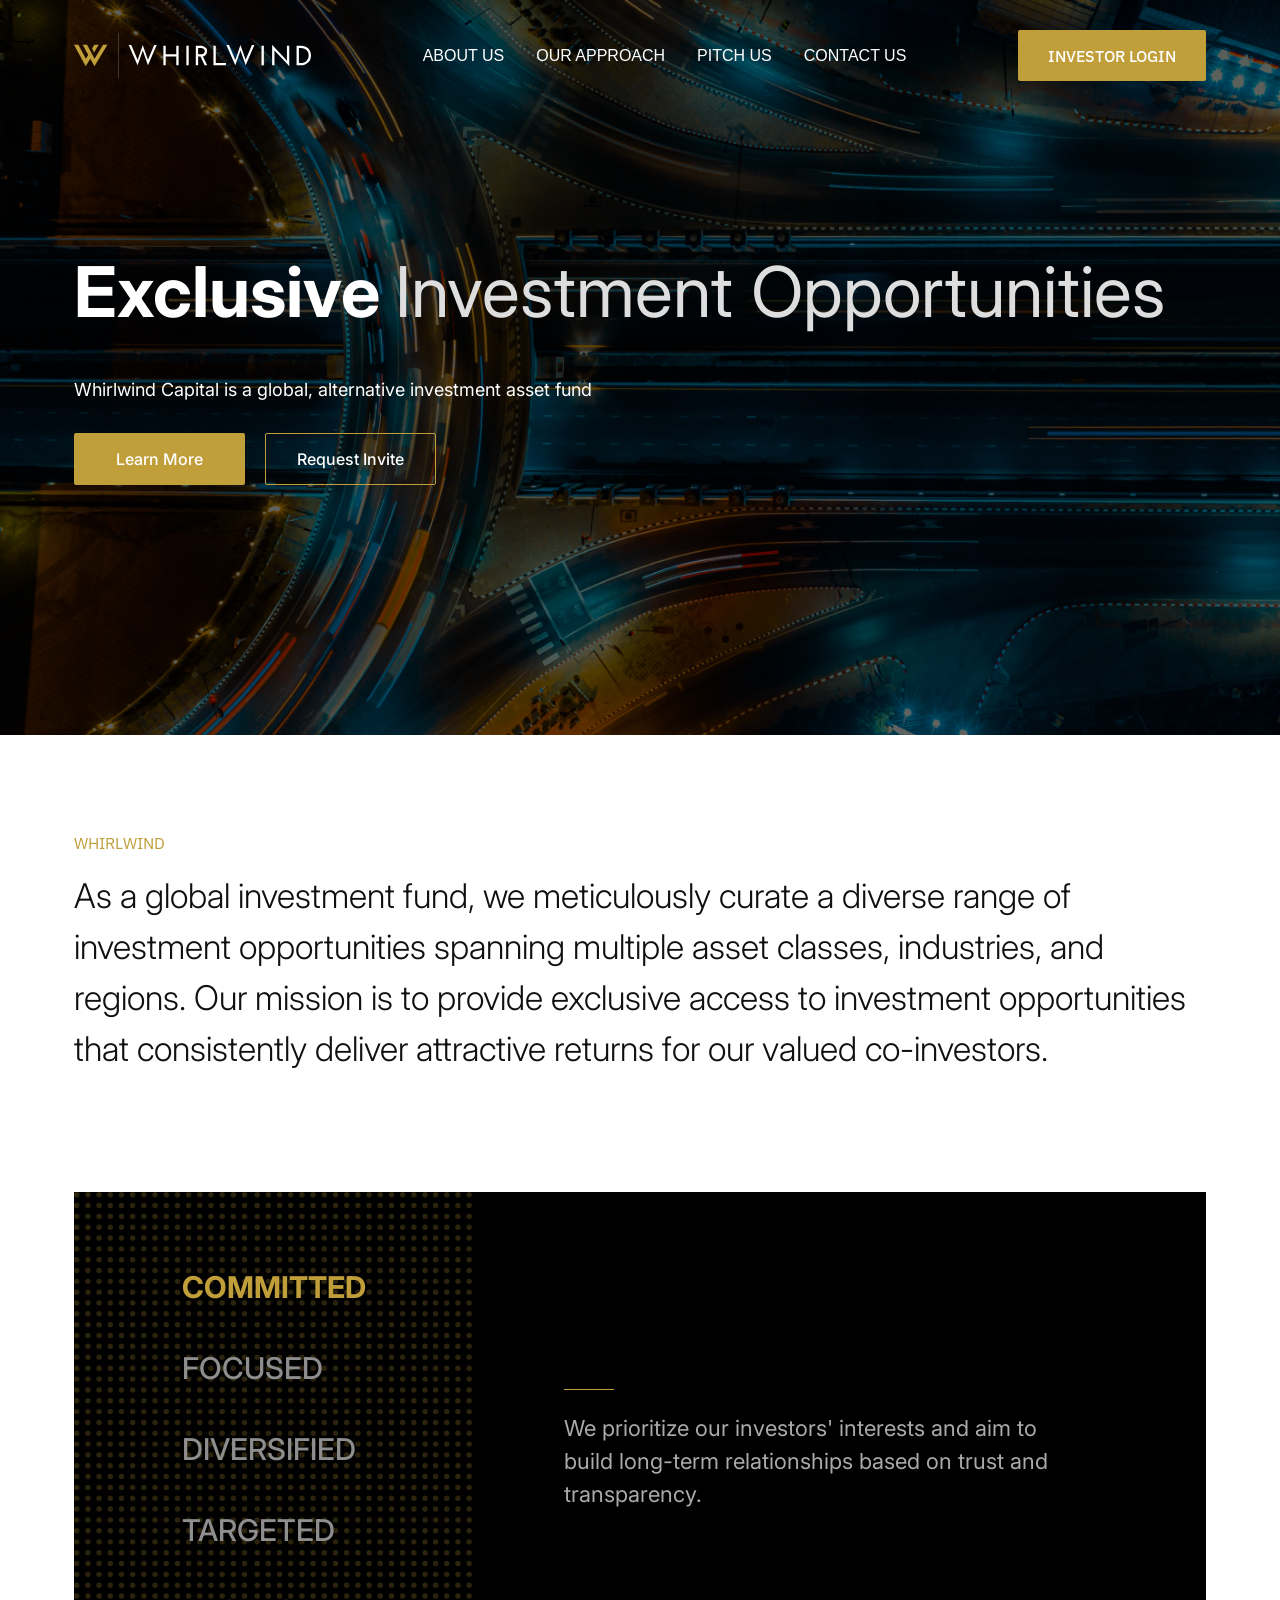
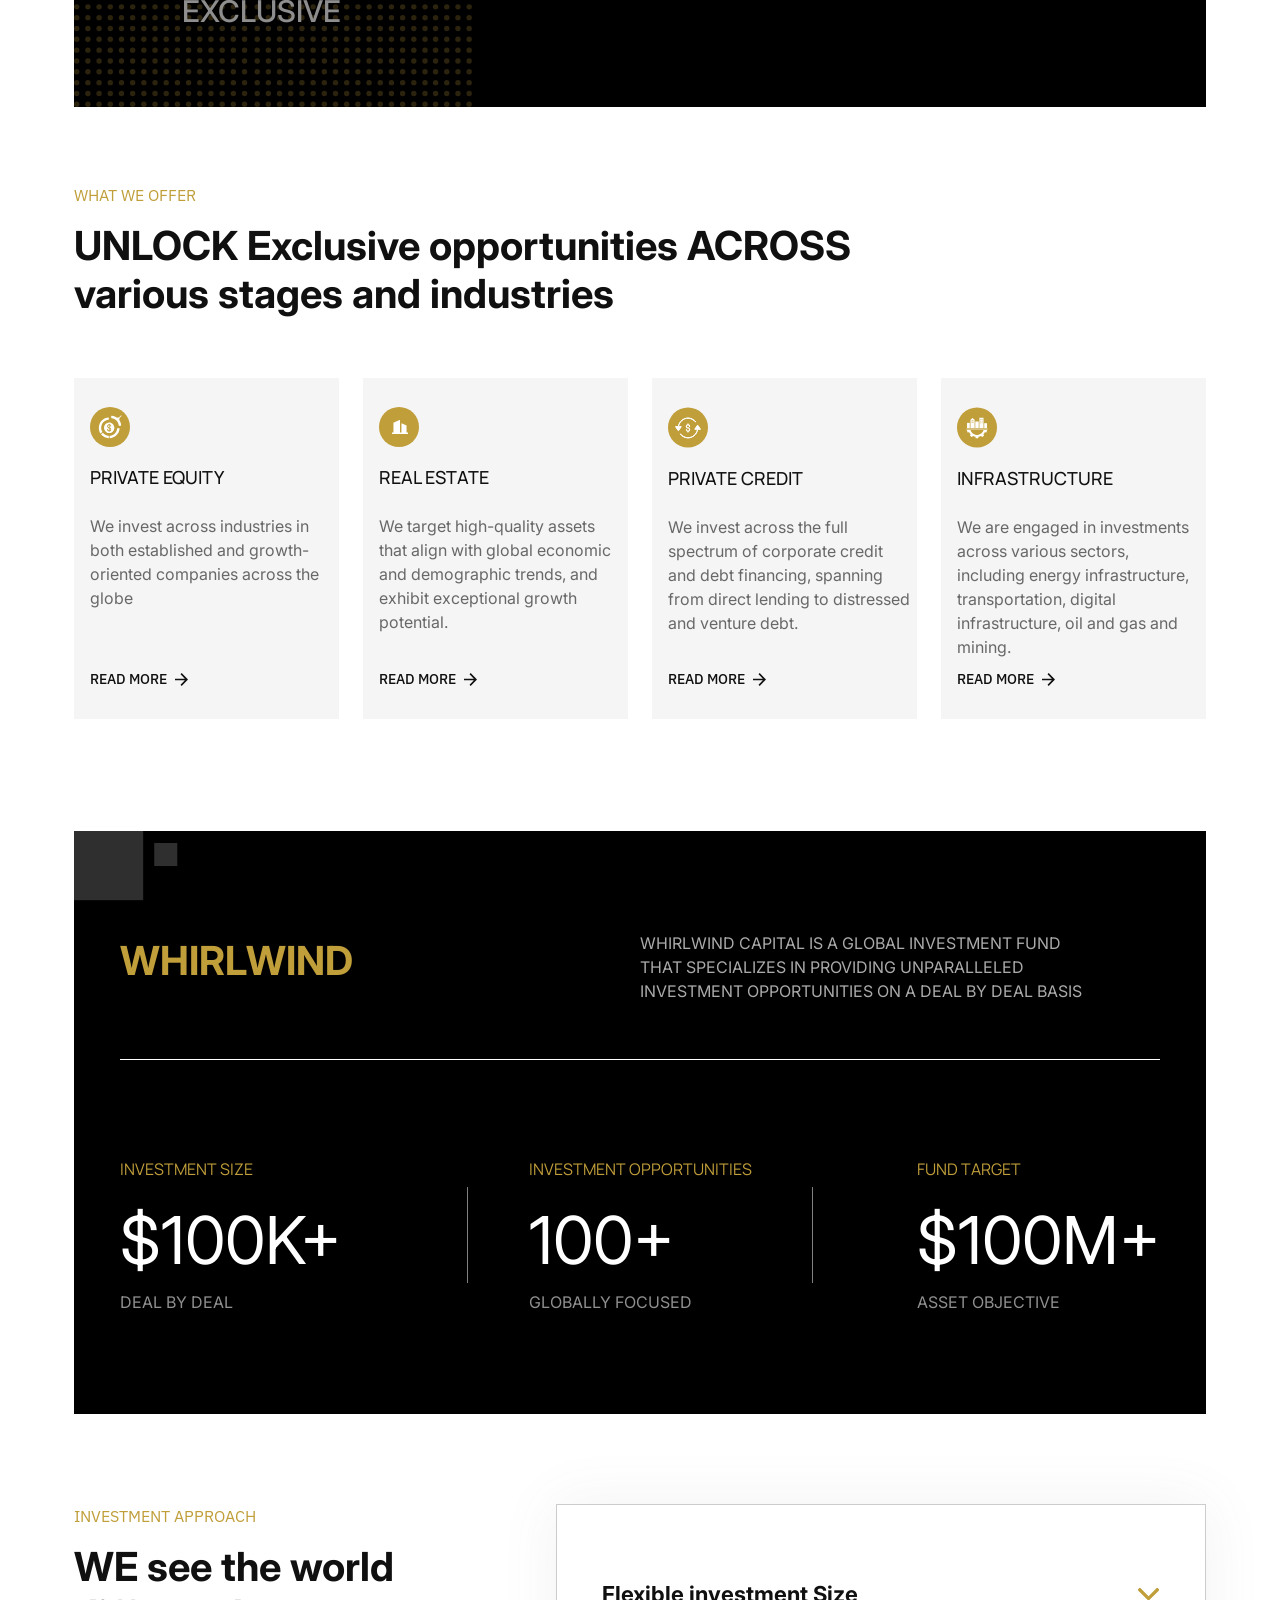
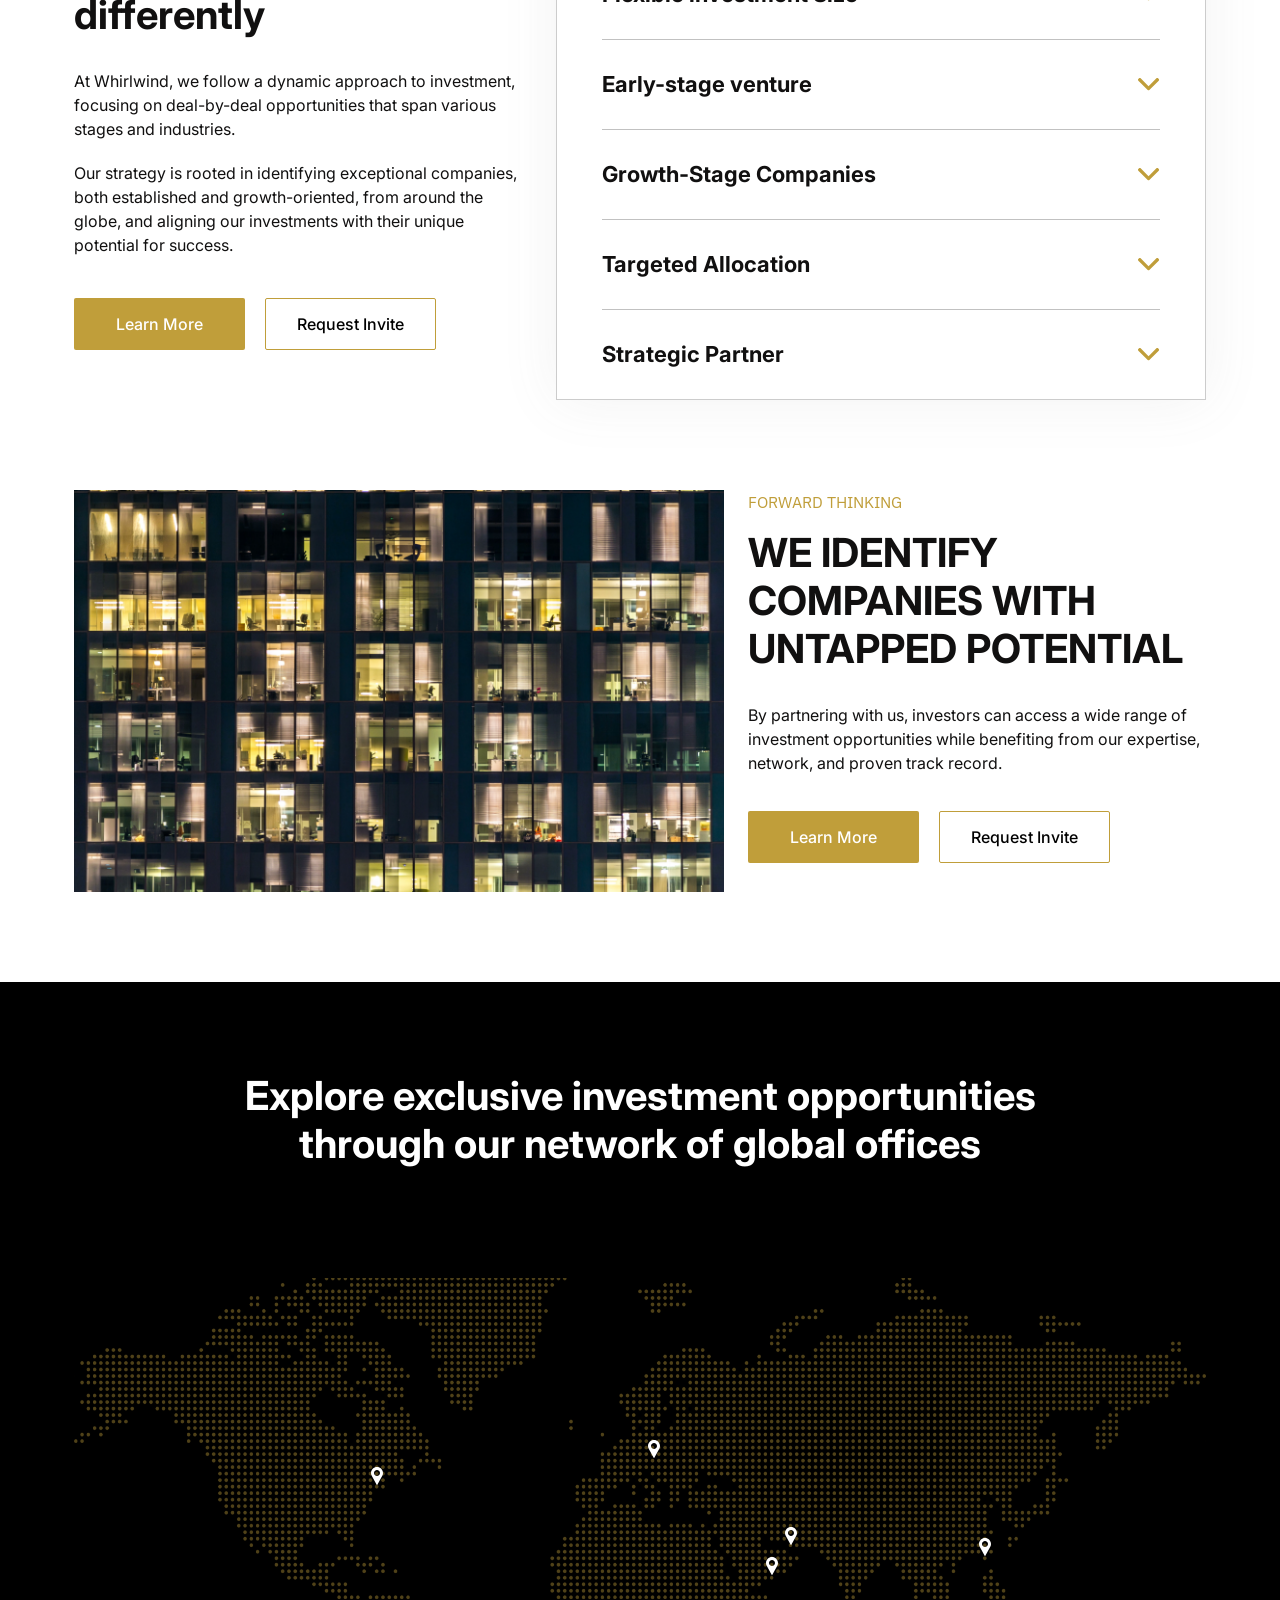
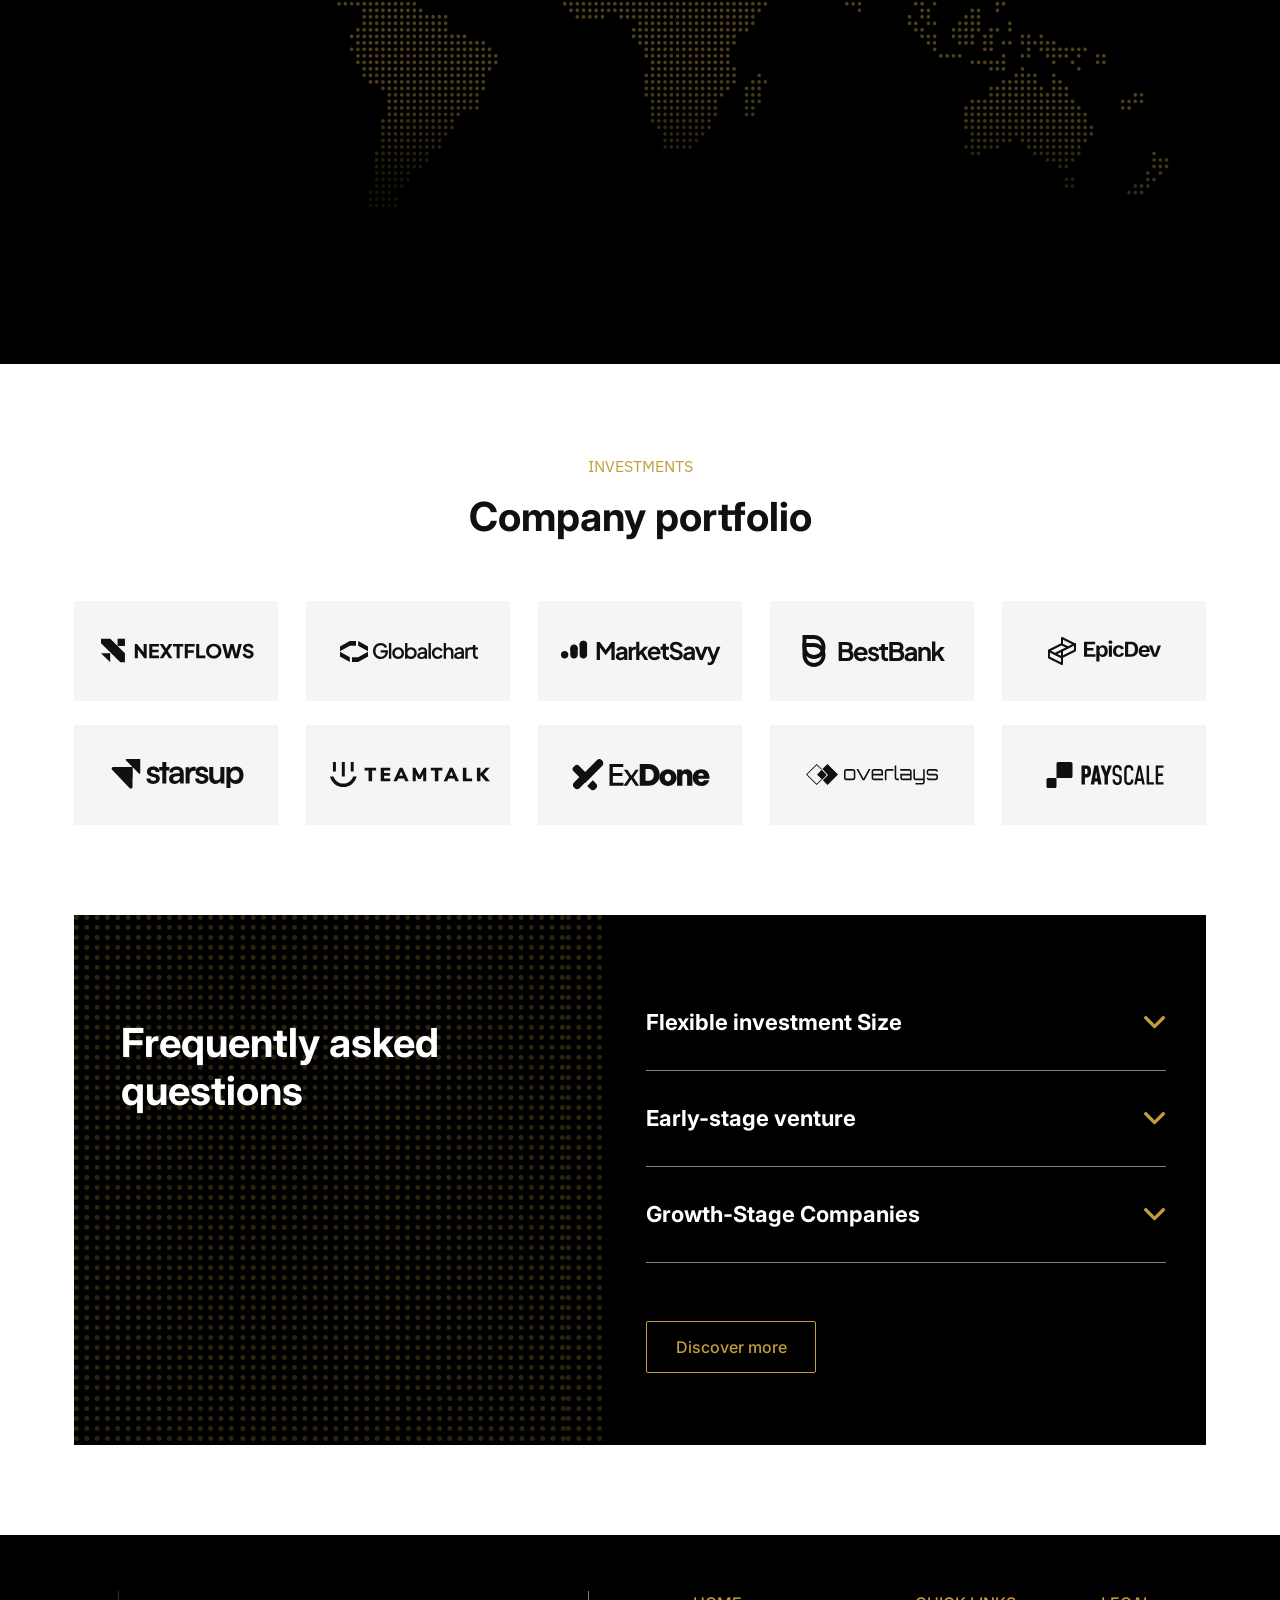
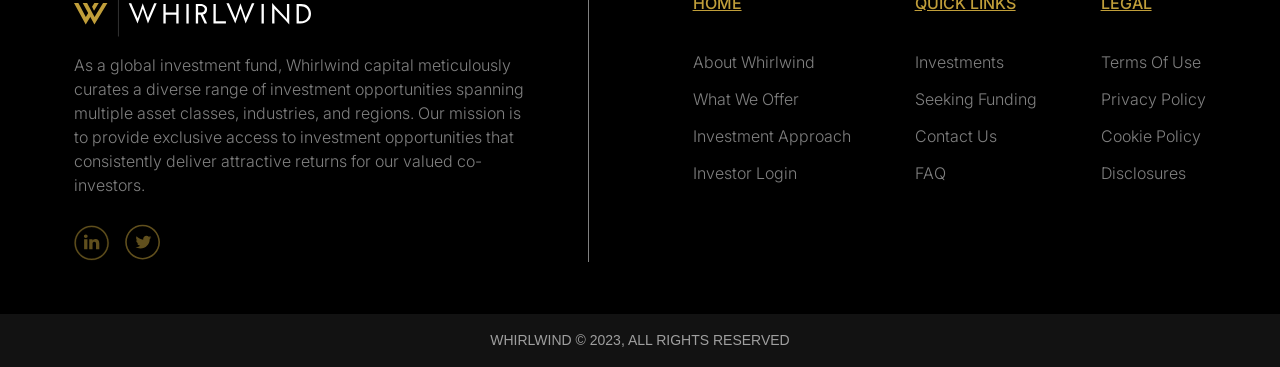
==== app/index.html @ 7107ae5c "home page" ====
<!DOCTYPE html>
<html lang="en">
<head>
	<meta charset="utf-8">
    <meta name="viewport" content="width=device-width, initial-scale=1">
	<meta http-equiv="X-UA-Compatible" content="ie=edge">
	<title>Whirlwind</title>
	<link href="https://fonts.cdnfonts.com/css/helvetica-2" rel="stylesheet">
	<link rel="preconnect" href="https://fonts.googleapis.com">
<link rel="preconnect" href="https://fonts.gstatic.com" crossorigin>
<link href="https://fonts.googleapis.com/css2?family=IBM+Plex+Sans:wght@100;200;300;400;500;600;700&family=Inter:wght@100;200;300;400;500;600;700;800;900&family=Manrope:wght@200;300;400;500;600;700;800&display=swap" rel="stylesheet">
	<link rel="stylesheet" href="https://stackpath.bootstrapcdn.com/bootstrap/5.0.0-alpha1/css/bootstrap.min.css" integrity="sha384-r4NyP46KrjDleawBgD5tp8Y7UzmLA05oM1iAEQ17CSuDqnUK2+k9luXQOfXJCJ4I" crossorigin="anonymous">
	<link rel="stylesheet" href="css/style.min.css">
</head>
<body>

<!-- start header -->
<header class="header">
	<div class="container-fluid">

		<div class="logo">
			<a href="index.html">
				<img src="img/logo.svg" alt="">
			</a>
		</div>

		<div class="menu">
			<ul>

				<li>
					<a href="#about">
						About us
					</a>
				</li>

				<li>
					<a href="our-approach.html">
						our approach
					</a>
				</li>

				<li>
					<a href="pitch-us.html">
						Pitch us
					</a>
				</li>

				<li>
					<a href="contact-us.html">
						contact us
					</a>
				</li>


			</ul>

			<div class="mobile-menu">
				<a href="" class="mobile-button">
					investor login
				</a>
				<img src="img/mobile-logo.svg" alt="" class="mobile-logo">

				<div class="mobile-social">
					<a href="">
						<img src="img/ln.svg" alt="">
					</a>
					<a href="">
						<img src="img/tw.svg" alt="">
					</a>
				</div>
			</div>
		</div>

		<div class="menu-btn">
			<div class="menu-row"></div>
			<div class="menu-row"></div>
			<div class="menu-row"></div>
		</div>

		

		<a href="" class="button header__button">
			investor login
		</a>
	</div>
</header>
<!-- end header -->

<!-- start main screen -->
<section class="main-screen">
	<div class="container-fluid">
		<h1 class="h1 bold">
			exclusive <span>investment Opportunities</span>
		</h1>

		<p class="text-18">
			Whirlwind Capital is a global, alternative investment asset fund
		</p>

		<div class="main-screen__buttons">
			<a href="" class="button">
				Learn More
			</a>
			<a href="" class="button button--transparent">
				Request Invite
			</a>
		</div>
	</div>
</section>
<!-- end main screen -->

<!-- start about section -->
<section class="about" id="about">
	<div class="container-fluid container-fluid--xs">
		<div class="sub-title">
			Whirlwind
		</div>

		<p>
			As a global investment fund, we meticulously curate a diverse range of investment opportunities spanning multiple asset classes, industries, and regions. Our mission is to provide exclusive access to investment opportunities that consistently deliver attractive returns for our
valued co-investors.
		</p>
	</div>
</section>
<!-- end about section -->

<!-- start tabs section -->
<section class="tabs-section">
	<div class="container-fluid">
		<div class="tabs-wrapper">
			<div class="tabs-list">
				<div class="tabs">
					<div class="tab active">Committed</div>
					<div class="tab">focused</div>
					<div class="tab">Diversified</div>
					<div class="tab">targetED</div>
					<div class="tab">exclusive</div>
				</div>
				
			</div>

			<div class="tabs-content">

				<div class="tab__item">
				<div class="line"></div>
				<div class="tab__item-text">
					We prioritize our investors' interests and aim 
to build long-term relationships based on
trust and transparency.
				</div>
				</div>

				<div class="tab__item">
					<div class="line"></div>
					<div class="tab__item-text">
						Our investment approach is characterized by a rigorous selection process. We carefully assess investment opportunities to identify high-potential investments
						that offer attractive risk-adjusted returns.
					</div>
					</div>

					<div class="tab__item">
						<div class="line"></div>
						<div class="tab__item-text">
							We believe in offering diversified investment opportunities across various alternative asset
classes, industries, and regions.
						</div>
						</div>

						<div class="tab__item">
							<div class="line"></div>
							<div class="tab__item-text">
								Our core focus centers on identifying investment opportunities that are undervalued or overlooked by the market, allowing us to capitalize on the potential for substantial price appreciation and attractive returns.
							</div>
							</div>

							<div class="tab__item">
								<div class="line"></div>
								<div class="tab__item-text">
									Whirlwind investors gain access to our carefully 
									selected and pre-vetted exclusive investment 
									opportunities in diversified asset classes, 
									industries, and regions across the globe.
								</div>
								</div>

			</div>
		</div>
	</div>
</section>
<!-- end tabs section -->

<!-- start what we offer section -->
<section class="what-we-offer">
	<div class="container-fluid">
		<div class="section-header">
			<div class="sub-title">
				WHAT WE OFFER
			</div>
			<h2 class="h2">
				UNLOCK Exclusive  opportunities ACROSS <br>
				 various stages and industries
			</h2>
		</div>

		<div class="offer-list">
			<div class="row">

				<div class="col-lg-3 col-md-6">
					<a href="#" class="offer-item">
						<div class="offer-item__content">
							<img src="img/icon1.svg" alt="">

						<h3 class="h3">
							Private Equity
						</h3>

						<p> 
							We invest across industries in both established and growth-oriented
companies across the globe
						</p>
						</div>
						

						<div class="read-more">READ MORE
							<svg width="13" height="13" viewBox="0 0 13 13" fill="none" xmlns="http://www.w3.org/2000/svg">
								<path d="M9.88975 5.66431L5.5315 1.18167L6.68038 0L13 6.5L6.68038 13L5.5315 11.8183L9.88975 7.33569H0V5.66431H9.88975Z"/>
								</svg>
								
						</div>
					</a>
				</div>

				<div class="col-lg-3 col-md-6">
					<a href="#" class="offer-item">

						<div class="offer-item__content">

							<img src="img/icon2.svg" alt="">

						<h3 class="h3">
							Real ESTATE
						</h3>

						<p> 
							We target high-quality assets that align with global economic and demographic trends, and exhibit exceptional growth potential.
						</p>
						</div>
						

						<div class="read-more">READ MORE
							<svg width="13" height="13" viewBox="0 0 13 13" fill="none" xmlns="http://www.w3.org/2000/svg">
								<path d="M9.88975 5.66431L5.5315 1.18167L6.68038 0L13 6.5L6.68038 13L5.5315 11.8183L9.88975 7.33569H0V5.66431H9.88975Z"/>
								</svg>
								
						</div>
					</a>
				</div>

				<div class="col-lg-3 col-md-6">
					<a href="#" class="offer-item">
						<div class="offer-item__content">
								<img src="img/icon3.svg" alt="">

						<h3 class="h3">
							Private Credit
						</h3>

						<p> 
							We invest across the full spectrum of corporate credit and debt financing, spanning from direct lending to distressed and venture debt.
						</p>
						</div>
					

						<div class="read-more">READ MORE
							<svg width="13" height="13" viewBox="0 0 13 13" fill="none" xmlns="http://www.w3.org/2000/svg">
								<path d="M9.88975 5.66431L5.5315 1.18167L6.68038 0L13 6.5L6.68038 13L5.5315 11.8183L9.88975 7.33569H0V5.66431H9.88975Z"/>
								</svg>
								
						</div>
					</a>
				</div>

				<div class="col-lg-3 col-md-6">
					<a href="#" class="offer-item">
						<div class="offer-item__content">
							<img src="img/icon4.svg" alt="">

						<h3 class="h3">
							INFRASTRUCTURE
						</h3>

						<p> 
							We are engaged in investments across various sectors, including energy infrastructure, transportation, digital infrastructure, oil and gas and mining.
						</p>
						</div>
						

						<div class="read-more">READ MORE
							<svg width="13" height="13" viewBox="0 0 13 13" fill="none" xmlns="http://www.w3.org/2000/svg">
								<path d="M9.88975 5.66431L5.5315 1.18167L6.68038 0L13 6.5L6.68038 13L5.5315 11.8183L9.88975 7.33569H0V5.66431H9.88975Z"/>
								</svg>
								
						</div>
					</a>
				</div>

			</div>
		</div>
	</div>
</section>
<!-- end what we offer section -->

<!-- start statistic section -->
<section class="statistic-section">
	<div class="container-fluid">
		<div class="statistic-wrapper">
			<div class="statistic__content">
				<div class="statistic-header">
					<div class="statistic-title">
						WHIRLWIND
					</div>

					<div class="statistic-header-text">
						<p>
							WHIRLWIND CAPITAL IS A GLOBAL INVESTMENT FUND THAT SPECIALIZES IN PROVIDING UNPARALLELED INVESTMENT OPPORTUNITIES ON A DEAL BY DEAL BASIS
						</p>
					</div>

					
				</div>
				
				<div class="statistic-row">

					<div class="statistic-item">
						<div class="statistic-item__content">
							<div class="statistic-item__title">
								INVESTMENT SIZE
							</div>
							<div class="statistic-item__value">
								$100K+
							</div>
							<div class="statistic-item__text">
								deal by deal
							</div>
						</div>
					</div>

					<div class="statistic-item">
						<div class="statistic-item__content">
							<div class="statistic-item__title">
								INVESTMENT OPPORTUNITIES
							</div>
							<div class="statistic-item__value">
								100+
							</div>
							<div class="statistic-item__text">
								globally focused
							</div>
						</div>
					</div>

					<div class="statistic-item">
						<div class="statistic-item__content">
							<div class="statistic-item__title">
								FUND TARGET
							</div>
							<div class="statistic-item__value">
								$100M+
							</div>
							<div class="statistic-item__text">
								ASSET OBJECTIVE
							</div>

						</div>
					</div>

				</div>

			</div>
		</div>
	</div>
</section>
<!-- end statistsic section -->

<!-- start investment approach -->
<section class="investment-approach">
	<div class="container-fluid">
		<div class="row">

			<div class="col-lg-5">
				<div class="investment-approach__text">
					<div class="section-header">
					<div class="sub-title">
						INVESTMENT APPROACH
					</div>
					<h2 class="h2">
						WE see the world differently 
					</h2>

					

				</div>
<p>
						At Whirlwind, we follow a dynamic approach to investment, focusing on deal-by-deal opportunities that span various 
stages and industries. 

					</p>

					<p>
Our strategy is rooted in identifying exceptional companies, both established and growth-oriented, from around the globe, and aligning our investments with their unique potential for success.
					</p>
				<div class="main-screen__buttons">
					<a href="" class="button">
						Learn More
					</a>
					<a href="" class="button button--transparent">
						Request Invite
					</a>
				</div>
				</div>
				

			</div>

			<div class="col-lg-7">
				<div class="accordion">

					<div class="accordion__item">
						<div class="accordion__item-header">
							<div class="accordion__item-title">
								Flexible investment Size
							</div>
							<img src="img/arrow.svg" alt="">
						</div>
						<div class="accordion__item-text">
							We offer the flexibility to invest across a wide range of deal sizes, tailoring
our investments to match the specific needs and growth trajectories of the companies we partner with. From early-stage ventures seeking seed or Series A funding to established companies requiring larger growth capital, we adapt our investment size accordingly.
						</div>
					</div>

					<div class="accordion__item">
						<div class="accordion__item-header">
							<div class="accordion__item-title">
								Early-stage venture
							</div>
							<img src="img/arrow.svg" alt="">
						</div>
						<div class="accordion__item-text">
							We provide vital seed and early-stage funding to promising ventures, supporting their growth and development. Our investments in these companies typically ranges from $100,000 - $5 million, assisting them in achieving critical milestones and strategic initiatives.
						</div>
					</div>

					<div class="accordion__item">
						<div class="accordion__item-header">
							<div class="accordion__item-title">
								Growth-Stage Companies
							</div>
							<img src="img/arrow.svg" alt="">
						</div>
						<div class="accordion__item-text">
							As companies mature and demonstrate significant growth potential, we offer larger investment sizes to support their expansion plans. Our investments in growth-stage companies typically range from $5 million  - $25 million and are tailored to provide the necessary capital to fuel their scaling efforts, enter new markets, or drive innovation.
						</div>
					</div>

					<div class="accordion__item">
						<div class="accordion__item-header">
							<div class="accordion__item-title">
								Targeted Allocation
							</div>
							<img src="img/arrow.svg" alt="">
						</div>
						<div class="accordion__item-text">
							While investment sizes may vary, we maintain a disciplined approach to capital allocation. Our investment team conducts thorough analysis and due diligence to assess each opportunity's risk-return profile, growth potential, and alignment with our overall portfolio strategy.
						</div>
					</div>

					<div class="accordion__item">
						<div class="accordion__item-header">
							<div class="accordion__item-title">
								Strategic Partner
							</div>
							<img src="img/arrow.svg" alt="">
						</div>
						<div class="accordion__item-text">
							Our aim is to be a strategic partner, providing not just financial support but also guidance, network access, and operational expertise to drive value creation and deliver compelling risk-adjusted returns for our 
valued co-investors.
						</div>
					</div>



				</div>
			</div>

		</div>
	</div>
</section>
<!-- end investment approach -->

<!-- start forward thinking -->
<section class="forward-thinking">
	<div class="container-fluid">
		<div class="row">
			<div class="col-lg-7">
				<img src="img/fs.png" alt="" class="forward-thinking__img">
			</div>

			<div class="col-lg-5">
				<div class="section-header">
					<div class="sub-title">
						FORWARD THINKING
					</div>
					<h2 class="h2">
						WE IDENTIFY COMPANIES WITH UNTAPPED POTENTIAL 
					</h2>
				</div>

				<p>
					By partnering with us, investors can access a wide range of investment opportunities while benefiting from our expertise, network, and proven track record.
				</p>

				<div class="main-screen__buttons">
					<a href="" class="button">
						Learn More
					</a>
					<a href="" class="button button--transparent">
						Request Invite
					</a>
				</div>

			</div>
		</div>
	</div>
</section>
<!-- end forward thinking -->

<!-- start map section -->
<section class="map-section">
	<div class="container-fluid">
		<h2 class="h2 text-center white">
			Explore exclusive investment opportunities <br>
through our network of global offices
		</h2>
		<div class="map-wrapper">
			<img src="img/elips.svg" alt="" class="elips">
			<img src="img/map.svg" alt="" class="map">

			<div class="pin pin1">
				<svg width="12" height="18" viewBox="0 0 12 18" fill="none" xmlns="http://www.w3.org/2000/svg">
					<path d="M6 0C2.69166 0 0 2.69166 0 6C0 6.99316 0.248308 7.97789 0.72035 8.85131L5.67189 17.8066C5.73781 17.926 5.86342 18 6 18C6.13658 18 6.2622 17.926 6.32811 17.8066L11.2815 8.84836C11.7517 7.97789 12 6.99313 12 5.99997C12 2.69166 9.30834 0 6 0ZM6 8.99998C4.34583 8.99998 3.00002 7.65417 3.00002 6C3.00002 4.34583 4.34583 3.00002 6 3.00002C7.65417 3.00002 8.99998 4.34583 8.99998 6C8.99998 7.65417 7.65417 8.99998 6 8.99998Z" fill=""/>
					</svg>
					
					<div class="pin-disable">
						Dubai
					</div>
			</div>

			<div class="pin pin2">
				<svg width="12" height="18" viewBox="0 0 12 18" fill="none" xmlns="http://www.w3.org/2000/svg">
					<path d="M6 0C2.69166 0 0 2.69166 0 6C0 6.99316 0.248308 7.97789 0.72035 8.85131L5.67189 17.8066C5.73781 17.926 5.86342 18 6 18C6.13658 18 6.2622 17.926 6.32811 17.8066L11.2815 8.84836C11.7517 7.97789 12 6.99313 12 5.99997C12 2.69166 9.30834 0 6 0ZM6 8.99998C4.34583 8.99998 3.00002 7.65417 3.00002 6C3.00002 4.34583 4.34583 3.00002 6 3.00002C7.65417 3.00002 8.99998 4.34583 8.99998 6C8.99998 7.65417 7.65417 8.99998 6 8.99998Z" fill=""/>
					</svg>
					
					<div class="pin-disable">
						Dubai
					</div>
			</div>

			<div class="pin pin3">
				<svg width="12" height="18" viewBox="0 0 12 18" fill="none" xmlns="http://www.w3.org/2000/svg">
					<path d="M6 0C2.69166 0 0 2.69166 0 6C0 6.99316 0.248308 7.97789 0.72035 8.85131L5.67189 17.8066C5.73781 17.926 5.86342 18 6 18C6.13658 18 6.2622 17.926 6.32811 17.8066L11.2815 8.84836C11.7517 7.97789 12 6.99313 12 5.99997C12 2.69166 9.30834 0 6 0ZM6 8.99998C4.34583 8.99998 3.00002 7.65417 3.00002 6C3.00002 4.34583 4.34583 3.00002 6 3.00002C7.65417 3.00002 8.99998 4.34583 8.99998 6C8.99998 7.65417 7.65417 8.99998 6 8.99998Z" fill=""/>
					</svg>
					
					<div class="pin-disable">
						Dubai
					</div>
			</div>

			<div class="pin pin4">
				<svg width="12" height="18" viewBox="0 0 12 18" fill="none" xmlns="http://www.w3.org/2000/svg">
					<path d="M6 0C2.69166 0 0 2.69166 0 6C0 6.99316 0.248308 7.97789 0.72035 8.85131L5.67189 17.8066C5.73781 17.926 5.86342 18 6 18C6.13658 18 6.2622 17.926 6.32811 17.8066L11.2815 8.84836C11.7517 7.97789 12 6.99313 12 5.99997C12 2.69166 9.30834 0 6 0ZM6 8.99998C4.34583 8.99998 3.00002 7.65417 3.00002 6C3.00002 4.34583 4.34583 3.00002 6 3.00002C7.65417 3.00002 8.99998 4.34583 8.99998 6C8.99998 7.65417 7.65417 8.99998 6 8.99998Z" fill=""/>
					</svg>
					
					<div class="pin-disable">
						Dubai
					</div>
			</div>

			<div class="pin pin5">
				<svg width="12" height="18" viewBox="0 0 12 18" fill="none" xmlns="http://www.w3.org/2000/svg">
					<path d="M6 0C2.69166 0 0 2.69166 0 6C0 6.99316 0.248308 7.97789 0.72035 8.85131L5.67189 17.8066C5.73781 17.926 5.86342 18 6 18C6.13658 18 6.2622 17.926 6.32811 17.8066L11.2815 8.84836C11.7517 7.97789 12 6.99313 12 5.99997C12 2.69166 9.30834 0 6 0ZM6 8.99998C4.34583 8.99998 3.00002 7.65417 3.00002 6C3.00002 4.34583 4.34583 3.00002 6 3.00002C7.65417 3.00002 8.99998 4.34583 8.99998 6C8.99998 7.65417 7.65417 8.99998 6 8.99998Z" fill=""/>
					</svg>
					
					<div class="pin-disable">
						Dubai
					</div>
			</div>

		</div>
		
	</div>
</section>
<!-- end map section -->

<!-- start portfolio section -->
<section class="portfolio">
	<div class="container-fluid">
		<div class="section-header text-center">
			<div class="sub-title">
				investments
			</div>
			<h2 class="h2">
				Company portfolio
			</h2>
		</div>

		<div class="logos-row">

			<div class="logo-item">
				<img src="img/l1.svg" alt="">
			</div>

			<div class="logo-item">
				<img src="img/l2.svg" alt="">
			</div>

			<div class="logo-item">
				<img src="img/l3.svg" alt="">
			</div>

			<div class="logo-item">
				<img src="img/l4.svg" alt="">
			</div>

			<div class="logo-item">
				<img src="img/l5.svg" alt="">
			</div>

			<div class="logo-item">
				<img src="img/l6.svg" alt="">
			</div>

			<div class="logo-item">
				<img src="img/l7.svg" alt="">
			</div>

			<div class="logo-item">
				<img src="img/l8.svg" alt="">
			</div>

			<div class="logo-item">
				<img src="img/l9.svg" alt="">
			</div>

			<div class="logo-item">
				<img src="img/l10.svg" alt="">
			</div>

			

		</div>
	</div>
</section>
<!-- end portfolio section -->

<!-- start faq -->
<section class="faq">
	<div class="container-fluid">
		<div class="faq-wrapper">
			<div class="faq__title-wrapper">
					<h2 class="h2">
						Frequently asked <br>
questions
					</h2>
				

			</div>

			<div class="faq-content">
				<div class="accordion-black">

					<div class="accordion-black__item">
						<div class="accordion-black__item-header">
							<div class="accordion__item-title">
								Flexible investment Size
							</div>
							<img src="img/arrow.svg" alt="">
						</div>
						<div class="accordion-black__item-text">
							The operations of Whirlwind Capital currently falls under the regulatory oversight of the British Virgin Islands.
						</div>
					</div>

					<div class="accordion-black__item">
						<div class="accordion-black__item-header">
							<div class="accordion__item-title">
								Early-stage venture
							</div>
							<img src="img/arrow.svg" alt="">
						</div>
						<div class="accordion-black__item-text">
							The operations of Whirlwind Capital currently falls under the regulatory oversight of the British Virgin Islands.
						</div>
					</div>

					<div class="accordion-black__item">
						<div class="accordion-black__item-header">
							<div class="accordion__item-title">
								Growth-Stage Companies
							</div>
							<img src="img/arrow.svg" alt="">
						</div>
						<div class="accordion-black__item-text">
							The operations of Whirlwind Capital currently falls under the regulatory oversight of the British Virgin Islands.
						</div>
					</div>

				</div>

				<a href="" class="button button--transparent button--transparent-gold">
					Discover more
				</a>



			</div>
		</div>
	</div>
</section>
<!-- end faq -->

<!-- start footer -->
<footer class="footer">
	<div class="container-fluid">
		<div class="footer__left">
			<a href="index.html" class="footer__logo">
				<img src="img/footer-logo.svg" alt="">
			</a>

			<p>
				As a global investment fund, Whirlwind capital meticulously curates a diverse range of investment opportunities spanning multiple asset classes, industries, and regions. Our mission is to provide exclusive access to investment opportunities that consistently deliver attractive returns for our valued co-investors.
			</p>

			<div class="footer__social">
				<a href="">
					<img src="img/in.svg" alt="">
				</a>
				<a href="">
					<img src="img/twitter.svg" alt="">
				</a>
			</div>
		</div>

		<div class="footer__menu">

			<div class="footer__menu-col">

				<a href="" class="footer__menu-title">
					Home
				</a>

				<a href="" class="footer__menu-link">
					About Whirlwind
				</a>

				<a href="" class="footer__menu-link">
					what we offer
				</a>

				<a href="" class="footer__menu-link">
					Investment approach 
				</a>

				<a href="" class="footer__menu-link">
					Investor Login
				</a>

			</div>

			<div class="footer__menu-col">

				<a href="" class="footer__menu-title">
					Quick Links
				</a>

				<a href="" class="footer__menu-link">
					Investments
				</a>

				<a href="" class="footer__menu-link">
					Seeking Funding
				</a>

				<a href="" class="footer__menu-link">
					Contact Us 
				</a>

				<a href="" class="footer__menu-link">
					FAQ
				</a>

			</div>

			<div class="footer__menu-col">

				<a href="" class="footer__menu-title">
					Legal
				</a>

				<a href="" class="footer__menu-link">
					Terms of use
				</a>

				<a href="" class="footer__menu-link">
					Privacy Policy
				</a>

				<a href="" class="footer__menu-link">
					Cookie Policy
				</a>

				<a href="" class="footer__menu-link">
					Disclosures
				</a>

			</div>

		</div>
	</div>
	<div class="footer__bottom">
		WHIRLWIND © 2023, All Rights Reserved
	</div>
</footer>
<!-- end footer -->

<script
  src="https://code.jquery.com/jquery-3.7.0.min.js"
  integrity="sha256-2Pmvv0kuTBOenSvLm6bvfBSSHrUJ+3A7x6P5Ebd07/g="
  crossorigin="anonymous"></script>
	<script src="js/main.js"></script>
</body>
</html>
---- app/css/style.min.css ----
body{font-family:"Inter",sans-serif;font-size:16px;font-weight:400;color:#111010}.container-fluid{width:1325px;padding-left:0;padding-right:0;max-width:88.372vw}p{margin-bottom:0}.container-fluid--xs{width:1150px}.button{background:#c09e3a;color:#fff;-webkit-transition:all .3s;-o-transition:all .3s;transition:all .3s;text-decoration:none;height:52px;display:-webkit-box;display:-ms-flexbox;display:flex;-webkit-box-align:center;-ms-flex-align:center;align-items:center;-webkit-box-pack:center;-ms-flex-pack:center;justify-content:center;font-weight:500;border-radius:2px}.button:hover{background:#8c6d10;color:#fff}.h1{font-size:70px;color:#fff;text-transform:capitalize}.h1 span{font-weight:400;color:#dedede}.h2{font-size:40px;font-weight:700;margin-bottom:30px}.h3{font-size:18px;font-weight:500;font-family:"Manrope",sans-serif;text-transform:uppercase}.bold{font-weight:700}.white{color:#fff}.text-18{font-size:18px}.sub-title{font-family:"IBM Plex Sans",sans-serif;color:#c09e3a;margin-bottom:15px;text-transform:uppercase}.button--transparent-gold{color:#c09e3a}.header{position:absolute;top:0;left:0;width:100%;padding-top:30px;padding-bottom:20px}.header .container-fluid{width:1325px;max-width:88.372vw;display:-webkit-box;display:-ms-flexbox;display:flex;-webkit-box-align:center;-ms-flex-align:center;align-items:center;-webkit-box-pack:justify;-ms-flex-pack:justify;justify-content:space-between}.header__button{height:51px;padding:0 30px;text-transform:uppercase;font-family:"IBM Plex Sans",sans-serif}.mobile-menu{display:none}.menu ul{display:-webkit-box;display:-ms-flexbox;display:flex;-webkit-box-align:center;-ms-flex-align:center;align-items:center;margin:0;padding:0;list-style:none}.menu ul li{margin:0 16px}.menu ul a{text-decoration:none;color:#fff;text-transform:uppercase;font-family:"Helvetica",sans-serif;font-weight:500}.menu ul a:hover{text-decoration:underline}.menu-btn{display:none}.main-screen{padding-top:250px;padding-bottom:250px;background:url("../img/main-screen.png");background-size:cover;background-position:center}.main-screen .container-fluid{width:1150px}.main-screen .h1{margin-bottom:42px}.main-screen .text-18{color:#fff;margin-bottom:30px}.main-screen__buttons{display:-webkit-box;display:-ms-flexbox;display:flex}.main-screen__buttons .button{width:171px;height:52px;margin-right:19.67px}.button--transparent{background:rgba(0,0,0,0);border:1px solid #c09e3a}.button--transparent:hover{border-color:#8c6d10}.about{padding-top:96px;padding-bottom:118px}.about p{font-weight:300;font-size:34px;width:1130px;max-width:100%;color:#111010}.tabs-section{padding-bottom:76px}.tabs-wrapper{background:#000}.tabs-list{width:490px;min-width:490px;height:100%;padding-top:73px;padding-bottom:73px;background:url("../img/bg.svg");background-size:cover}.tab{color:#8e8e8e;text-transform:uppercase;font-size:30px;margin-bottom:36px;cursor:pointer;font-weight:500}.tab.active{color:#c09e3a;font-weight:700}.tab:last-child{margin-bottom:0}.tabs-list{display:-webkit-box;display:-ms-flexbox;display:flex;-webkit-box-pack:center;-ms-flex-pack:center;justify-content:center}.tab__item{color:#fff;display:none}.tab__item:first-child{display:block}.tabs-wrapper{display:-webkit-box;display:-ms-flexbox;display:flex;-webkit-box-align:center;-ms-flex-align:center;align-items:center}.tabs-content{padding-left:130px;padding-right:50px;width:650px;max-width:100%}.line{width:50px;height:1px;background:#c09e3a;margin-bottom:22px}.tab__item-text{font-size:22px;color:#aaa}.offer-list{padding-top:30px}.what-we-offer{padding-bottom:112px}.offer-item{width:100%;background:#f5f5f5;padding:29px 16px;padding-right:5px;cursor:pointer;display:-webkit-box;display:-ms-flexbox;display:flex;-webkit-box-orient:vertical;-webkit-box-direction:normal;-ms-flex-direction:column;flex-direction:column;-webkit-box-pack:justify;-ms-flex-pack:justify;justify-content:space-between;text-decoration:none;height:100%}.offer-item .h3{margin-top:20px;margin-bottom:25px;color:#111010}.offer-item p{color:#686868}.read-more{color:#111010;text-decoration:none;font-size:14px;font-weight:500;margin-top:10px;display:-webkit-box;display:-ms-flexbox;display:flex;-webkit-box-align:center;-ms-flex-align:center;align-items:center;font-family:"IBM Plex Sans",sans-serif}.read-more svg{fill:#111010;margin-left:8px}.offer-item:hover{background:#000}.offer-item:hover .h3{color:#fff}.offer-item:hover p{color:#959595}.offer-item:hover .read-more{color:#c09e3a}.offer-item:hover .read-more svg{fill:#c09e3a}.statistic-section{padding-bottom:90px}.statistic-wrapper{background:#000;padding-top:100px;padding-bottom:100px;background-image:url("../img/stat-bg.svg");background-repeat:no-repeat;background-position:top left}.statistic__content{width:1040px;max-width:95%;margin-left:auto;margin-right:auto}.statistic-title{color:#c09e3a;font-size:40px;font-weight:700}.statistic-header{display:-webkit-box;display:-ms-flexbox;display:flex;padding-bottom:56px;border-bottom:1px solid #fff;margin-bottom:97px}.statistic-title{min-width:50%}.statistic-header-text{color:#aaa;width:459px;max-width:50%}.statistic-row{color:#fff;display:-webkit-box;display:-ms-flexbox;display:flex;-webkit-box-pack:justify;-ms-flex-pack:justify;justify-content:space-between}.statistic-item{width:33.3%;display:-webkit-box;display:-ms-flexbox;display:flex;-webkit-box-pack:center;-ms-flex-pack:center;justify-content:center;position:relative}.statistic-item:first-child{-webkit-box-pack:start;-ms-flex-pack:start;justify-content:flex-start}.statistic-item:last-child{-webkit-box-pack:end;-ms-flex-pack:end;justify-content:flex-end}.statistic-item__title{color:#c09e3a;font-family:"Manrope",sans-serif;margin-bottom:10px}.statistic-item__value{font-size:66px}.statistic-item__text{text-transform:uppercase;color:#8f8f8f}.statistic-item:nth-child(2):before{content:"";width:1px;height:96px;background:rgba(255,255,255,.5);position:absolute;top:50%;-webkit-transform:translateY(-50%);-ms-transform:translateY(-50%);transform:translateY(-50%);left:0}.statistic-item:nth-child(2):after{content:"";width:1px;height:96px;background:rgba(255,255,255,.5);position:absolute;top:50%;-webkit-transform:translateY(-50%);-ms-transform:translateY(-50%);transform:translateY(-50%);right:0}.investment-approach{padding-bottom:90px}.investment-approach p{margin-bottom:20px}.investment-approach .button--transparent{color:#000}.investment-approach .button--transparent:hover{color:#fff}.investment-approach .main-screen__buttons{margin-top:41px}.investment-approach__text{width:487px;max-width:100%}.accordion{background:#fff;border:1px solid #ccc;-webkit-box-shadow:0px 0px 54px rgba(109,109,109,.09);box-shadow:0px 0px 54px rgba(109,109,109,.09);padding:45px;padding-bottom:0}.accordion__item-header{display:-webkit-box;display:-ms-flexbox;display:flex;-webkit-box-align:center;-ms-flex-align:center;align-items:center;-webkit-box-pack:justify;-ms-flex-pack:justify;justify-content:space-between;padding-top:28px;cursor:pointer}.accordion__item-text{display:none;padding-top:28px}.accordion__item-title{font-size:22px;font-weight:700}.accordion__item{-webkit-transition:all .3s;-o-transition:all .3s;transition:all .3s}.accordion__item.active img{-webkit-transform:rotate(-180deg);-ms-transform:rotate(-180deg);transform:rotate(-180deg);-webkit-transition:all .3s;-o-transition:all .3s;transition:all .3s}.accordion__item{border-bottom:1px solid #c1c1c1;padding-bottom:28px}.accordion__item:last-child{border-bottom:none}.forward-thinking{padding-bottom:90px}.forward-thinking__img{width:100%}.forward-thinking .main-screen__buttons{margin-top:36px}.forward-thinking .main-screen__buttons .button--transparent{color:#000}.map-section{background:#000;padding-top:90px;padding-bottom:131px}.map-section .h2{margin-bottom:110px}.map-wrapper{width:1153px;max-width:100%;margin-left:auto;margin-right:auto;position:relative}.map-wrapper img{max-width:100%}.pin{position:absolute;cursor:pointer}.pin svg{fill:#fff}.pin1{top:33.274%;left:26.215%}.pin2{top:28.292%;left:50.737%}.pin3{top:44%;left:62.793%}.pin4{top:49.5%;left:61.145%}.pin5{top:46%;left:79.965%}.pin-disable{position:absolute;top:0;left:50%;-webkit-transform:translateX(-48%) translateY(-100%);-ms-transform:translateX(-48%) translateY(-100%);transform:translateX(-48%) translateY(-100%);width:111px;height:66px;background:url("../img/city.svg");background-size:100%;text-align:center;font-size:16px;text-transform:uppercase;font-weight:500;color:#fff;padding-top:11px;opacity:0;visibility:hidden}.pin svg:hover+.pin-disable{opacity:1;visibility:visible}.elips{position:absolute;width:100%;top:100%;-webkit-transform:translateY(-60%);-ms-transform:translateY(-60%);transform:translateY(-60%)}.portfolio{padding-top:90px;padding-bottom:66px}.logo-item{width:18%;background:#f5f5f5;height:100px;display:-webkit-box;display:-ms-flexbox;display:flex;-webkit-box-align:center;-ms-flex-align:center;align-items:center;-webkit-box-pack:center;-ms-flex-pack:center;justify-content:center;margin-bottom:24px}.logo-item img{max-width:80%}.logos-row{display:-webkit-box;display:-ms-flexbox;display:flex;-webkit-box-pack:justify;-ms-flex-pack:justify;justify-content:space-between;-ms-flex-wrap:wrap;flex-wrap:wrap;margin-top:60px}.faq{padding-bottom:90px}.faq .button{margin-top:58px;width:170px}.faq-wrapper{background:#000;display:-webkit-box;display:-ms-flexbox;display:flex}.faq__title-wrapper{min-height:100%;min-width:490px;padding-top:104px;padding-bottom:72px;color:#fff;padding-left:64px;padding-right:15px;background:url("../img/dots.png")}.faq-content{padding:60px 97px 72px 59px;width:calc(100% - 490px)}.accordion-black__item{color:#fff;width:100%;padding-top:31px;padding-bottom:31px;border-bottom:1px solid #828282}.accordion-black__item-text{display:none;padding-top:31px;color:#afafaf;width:573px;max-width:100%}.accordion-black__item-header{display:-webkit-box;display:-ms-flexbox;display:flex;-webkit-box-pack:justify;-ms-flex-pack:justify;justify-content:space-between;-webkit-box-align:center;-ms-flex-align:center;align-items:center;cursor:pointer}.faq-content{width:100%}.footer{background:#000;color:rgba(255,255,255,.5);font-weight:300;padding-top:56px}.footer .container-fluid{display:-webkit-box;display:-ms-flexbox;display:flex;-webkit-box-pack:justify;-ms-flex-pack:justify;justify-content:space-between}.footer__left{width:515px;max-width:50%;border-right:1px solid rgba(255,255,255,.5);padding-right:50px}.footer__logo{margin-bottom:16px;display:block}.footer__social{margin-top:27px;display:-webkit-box;display:-ms-flexbox;display:flex}.footer__social a{text-decoration:none;display:block;margin-right:13px}.footer__menu-col a{display:block}.footer__menu{display:-webkit-box;display:-ms-flexbox;display:flex}.footer__menu-col{margin-left:142px}.footer__menu-title{color:#c09e3a;font-weight:500;text-transform:uppercase;text-decoration:underline;margin-bottom:35px}.footer__menu-link{color:rgba(255,255,255,.5);font-weight:300;margin-bottom:13px;text-decoration:none;white-space:nowrap;text-transform:capitalize}.footer__menu-link:hover{color:#fff}.footer__menu-title:hover{color:#c09e3a}.footer__bottom{background:#121212;margin-top:52px;text-align:center;padding-top:16px;padding-bottom:16px;color:#9f9f9f;text-transform:uppercase;font-family:"Helvetica",sans-serif;font-size:14px}@media only screen and (max-width: 1300px){.tabs-content{padding-left:7vw}.tabs-list{min-width:400px;width:400px}.faq-content{padding:60px 40px 72px 40px;width:55%}.faq__title-wrapper{width:47%;min-width:47%}.faq__title-wrapper{padding-left:47px}.footer__menu-col{margin-left:5vw}}@media only screen and (max-width: 1100px){.header .container-fluid{max-width:95vw}}@media only screen and (max-width: 992px){.header__button{display:none}.menu{display:none}.menu-btn{cursor:pointer}.menu-row{width:30px;height:3px;background:#fff;margin-bottom:6px;-webkit-transition:all .3s;-o-transition:all .3s;transition:all .3s}.header .container-fluid{max-width:88.372vw}.menu-row:last-child{margin-bottom:0}.menu-btn.active .menu-row:last-child{display:none}.menu-btn.active .menu-row:first-child{-webkit-transform:rotate(45deg);-ms-transform:rotate(45deg);transform:rotate(45deg);margin-bottom:0;position:relative;top:2.5px}.menu-btn.active .menu-row:nth-child(2){-webkit-transform:rotate(-45deg);-ms-transform:rotate(-45deg);transform:rotate(-45deg)}.menu.active{display:block;position:absolute;top:0;left:0;width:100%;min-height:100vh;background:#000;padding-top:211px}.logo{position:relative;z-index:999}.menu ul{-webkit-box-orient:vertical;-webkit-box-direction:normal;-ms-flex-direction:column;flex-direction:column}.menu ul a{font-size:25px}.menu ul a:hover,.menu ul a.active{font-weight:700}.menu ul li{margin-bottom:53px}.mobile-menu{display:block}.mobile-logo{display:block;margin-left:auto;margin-right:auto;margin-top:92px}.mobile-button{margin-left:auto;margin-right:auto;display:-webkit-box;display:-ms-flexbox;display:flex;-webkit-box-pack:center;-ms-flex-pack:center;justify-content:center;-webkit-box-align:center;-ms-flex-align:center;align-items:center;height:50px;width:184px;border:1px solid #c09e3a;font-size:16px;text-transform:uppercase;color:#fff;text-decoration:none}.menu-btn{display:block}.mobile-social{display:-webkit-box;display:-ms-flexbox;display:flex;-webkit-box-pack:center;-ms-flex-pack:center;justify-content:center;margin-top:33px}.mobile-social a{margin:0 10px}.tabs-list{min-width:35vw;width:35vw}.tabs-content{padding-left:5vw;padding-right:5vw}.what-we-offer .col-md-6{margin-bottom:20px}.statistic-item__value{font-size:50px}.statistic-item__title,.statistic-item__text{font-size:13px}.statistic-title{min-width:40%}.statistic-header-text{width:58%;max-width:100%}.accordion{margin-top:11.628vw}.investment-approach__text{width:100%}.forward-thinking__img{margin-bottom:13.488vw;display:block}.logo-item{height:8vw}.faq-wrapper{-webkit-box-orient:vertical;-webkit-box-direction:normal;-ms-flex-direction:column;flex-direction:column}.faq__title-wrapper{width:100%;background-size:cover}.faq-content{width:100%}.footer .container-fluid{-webkit-box-orient:vertical;-webkit-box-direction:normal;-ms-flex-direction:column;flex-direction:column}.footer__left{width:100%;border-right:none;max-width:100%;border-bottom:1px solid rgba(255,255,255,.5);padding-bottom:12.093vw;margin-bottom:14.651vw}.footer__menu-col{margin-left:0}.footer__menu{display:-webkit-box;display:-ms-flexbox;display:flex;-webkit-box-pack:justify;-ms-flex-pack:justify;justify-content:space-between}}@media only screen and (max-width: 768px){.menu-row{width:7.17vw;height:.716vw;margin-bottom:1.435vw}.logo img{width:43.023vw}.header{padding-top:17.442vw;padding-bottom:0}.menu-btn.active .menu-row:first-child{top:.7vw}.menu.active{padding-top:40vw;padding-bottom:10vw}.menu ul a{font-size:5.814vw}.menu ul li{margin-bottom:10vw}.mobile-social{margin-top:7.674vw}.mobile-social a{margin:0 2.326vw}.mobile-social a img{width:10.519vw}.mobile-logo{width:43.023vw}.mobile-button{width:42.791vw;height:11.628vw;font-size:3.721vw}.main-screen .h1{font-size:8.372vw;text-align:center;color:#c09e3a;margin-bottom:4.651vw}.main-screen .h1 span{color:#fff}.main-screen{padding-top:75.581vw;padding-bottom:89.535vw}.main-screen .text-18{text-align:center;width:60vw;margin-left:auto;margin-right:auto;text-transform:capitalize;margin-bottom:4.884vw}.text-18{font-size:3.256vw}.main-screen__buttons{-webkit-box-pack:center;-ms-flex-pack:center;justify-content:center}.main-screen__buttons .button{margin-left:1.628vw;margin-right:1.628vw;width:30.233vw;height:8.837vw;font-size:3.256vw}.sub-title{font-size:3.721vw;margin-bottom:4.419vw}.about{padding-top:11.628vw;padding-bottom:11.628vw}.about p{font-size:3.721vw}.tabs-wrapper{-webkit-box-orient:vertical;-webkit-box-direction:normal;-ms-flex-direction:column;flex-direction:column}.tabs{display:-webkit-box;display:-ms-flexbox;display:flex;-webkit-box-align:start;-ms-flex-align:start;align-items:flex-start}.tabs-list{-webkit-box-pack:start;-ms-flex-pack:start;justify-content:flex-start;overflow:scroll}.tabs-list{width:100%;padding-top:6.977vw;padding-bottom:6.977vw}.tabs-section .container-fluid{width:100vw;max-width:100vw}.tab{margin-bottom:0;margin-left:4vw;font-size:4.651vw}.tabs-content{padding-top:13.953vw;padding-bottom:18.14vw}.line{width:11.628vw;height:1px;margin-bottom:5.116vw}.tabs-list::-webkit-scrollbar{width:0px;height:0px;background-color:#fff}.mobile-logo{margin-top:15vw}.tab__item-text{font-size:3.721vw}.h2{font-size:5.814vw;margin-bottom:6.977vw}.offer-list{padding-top:5vw}.offer-item{padding:6.977vw 3.721vw}.offer-item .h3{margin-top:4.651vw;margin-bottom:4.186vw}.offer-item__content img{width:9.302vw}.h3{font-size:4.186vw}body{font-size:3.721vw}.read-more{margin-top:6.512vw;font-size:3.256vw}.read-more svg{width:3.023vw}.what-we-offer .col-md-6{margin-bottom:5.814vw}.tabs-section{padding-bottom:12.093vw}.what-we-offer{padding-bottom:13.953vw}.statistic-header{-webkit-box-orient:vertical;-webkit-box-direction:normal;-ms-flex-direction:column;flex-direction:column}.statistic-row{-webkit-box-orient:vertical;-webkit-box-direction:normal;-ms-flex-direction:column;flex-direction:column}.statistic-header-text{width:100%}.statistic-wrapper{padding-top:13.953vw;padding-bottom:13.953vw}.statistic-title{font-size:6.977vw;margin-bottom:6.279vw}.statistic-header-text{font-size:3.256vw}.statistic-section .container-fluid{width:100%;max-width:100%}.statistic-header{padding-bottom:10.93vw;margin-bottom:0;border-bottom:none}.statistic__content{max-width:87vw}.statistic-wrapper{background-size:23.953vw;background-position:top right}.statistic-item{width:100%;-webkit-box-pack:start;-ms-flex-pack:start;justify-content:flex-start;padding-top:9.302vw;padding-bottom:9.302vw}.statistic-item:last-child{-webkit-box-pack:start;-ms-flex-pack:start;justify-content:flex-start}.statistic-item:nth-child(2):before{top:0;left:0;-webkit-transform:translateY(0);-ms-transform:translateY(0);transform:translateY(0);height:1px;width:22.326vw}.statistic-item:nth-child(2):after{top:100%;left:0;-webkit-transform:translateY(0);-ms-transform:translateY(0);transform:translateY(0);height:1px;width:22.326vw}.statistic-header{padding-bottom:2vw}.statistic-item__title{font-size:2.791vw;margin-bottom:0}.statistic-item__value{font-size:9.895vw}.statistic-item__text{font-size:2.791vw}.statistic-wrapper{padding-bottom:8vw}.investment-approach .main-screen__buttons{-webkit-box-pack:start;-ms-flex-pack:start;justify-content:flex-start;margin-top:9.302vw}.investment-approach .main-screen__buttons .button:first-child{margin-left:0}.statistic-section{padding-bottom:11.86vw}.investment-approach{padding-bottom:11.86vw}.accordion{padding:7.442vw;padding-bottom:0}.accordion__item-header{padding-top:5.581vw}.accordion__item-header img{width:4.651vw}.accordion__item{padding-bottom:5.581vw}.accordion__item-title{font-size:4.186vw}.forward-thinking{padding-bottom:11.628vw}.forward-thinking .main-screen__buttons{-webkit-box-pack:start;-ms-flex-pack:start;justify-content:flex-start;margin-top:5.581vw}.forward-thinking .main-screen__buttons .button:first-child{margin-left:0}.map-section .h2 br{display:none}.map-wrapper{width:115.814vw;max-width:115.814vw;left:-14vw}.map-section .container-fluid{width:100%;max-width:100%;overflow:hidden}.map{width:115.814vw;max-width:115.814vw}.map-section .h2{width:88.14vw;margin-left:auto;margin-right:auto;margin-bottom:17.442vw}.map-section{padding-top:11.628vw;padding-bottom:11.628vw}.pin svg{width:2.791vw;fill:#c09e3a}.logo-item{width:42.5vw;margin-bottom:3.953vw;height:17.209vw}.logo-item img{max-width:65%}.portfolio{padding-top:11.628vw;padding-bottom:11.628vw}.logos-row{margin-top:9.302vw}.faq__title-wrapper{padding-top:12.791vw;padding-bottom:11.86vw}.faq__title-wrapper .h2{margin-bottom:0}.accordion-black__item-header img{width:4.651vw}.accordion-black__item{padding-top:7.674vw;padding-bottom:7.674vw}.faq__title-wrapper{padding-left:5vw}.faq-content{padding:5vw 5.116vw 10vw 5.116vw}.faq .button{margin-top:9.767vw}.faq{padding-bottom:10.465vw}.footer__menu{-webkit-box-orient:vertical;-webkit-box-direction:normal;-ms-flex-direction:column;flex-direction:column}.footer{padding-top:17.907vw}.footer__logo img{width:55.116vw}.footer__logo{margin-bottom:4.535vw}.footer__social{margin-top:11.395vw}.footer__social img{width:8.605vw}.footer__social a{margin-right:3.116vw}.footer__left{padding-bottom:11.86vw;margin-bottom:14.651vw}.footer__menu-col{margin-bottom:12.326vw}.footer__menu-title{margin-bottom:8.14vw}.footer__menu-link{margin-bottom:3.488vw}.footer__bottom{margin-top:0;padding-top:3.721vw;padding-bottom:3.721vw;font-size:3.256vw}.faq .button{width:29.767vw;height:8.837vw;font-size:3.256vw}}
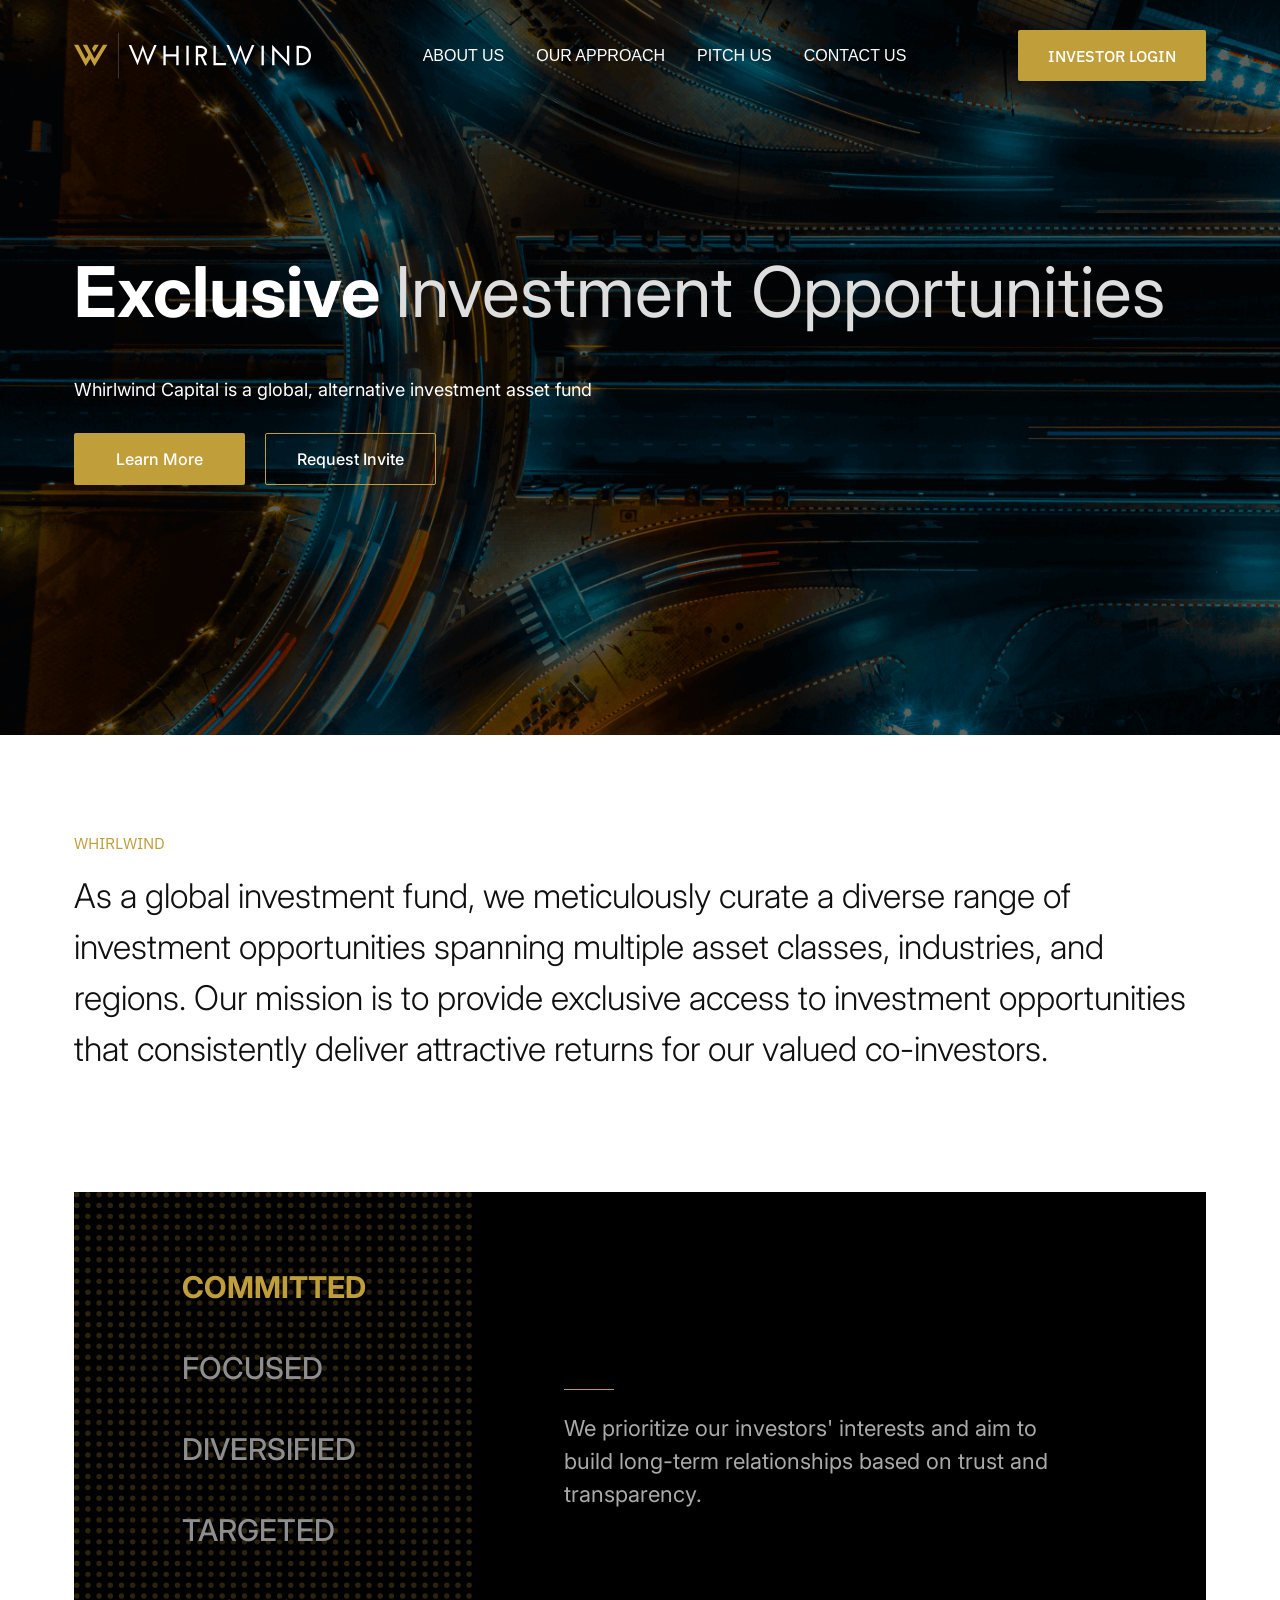
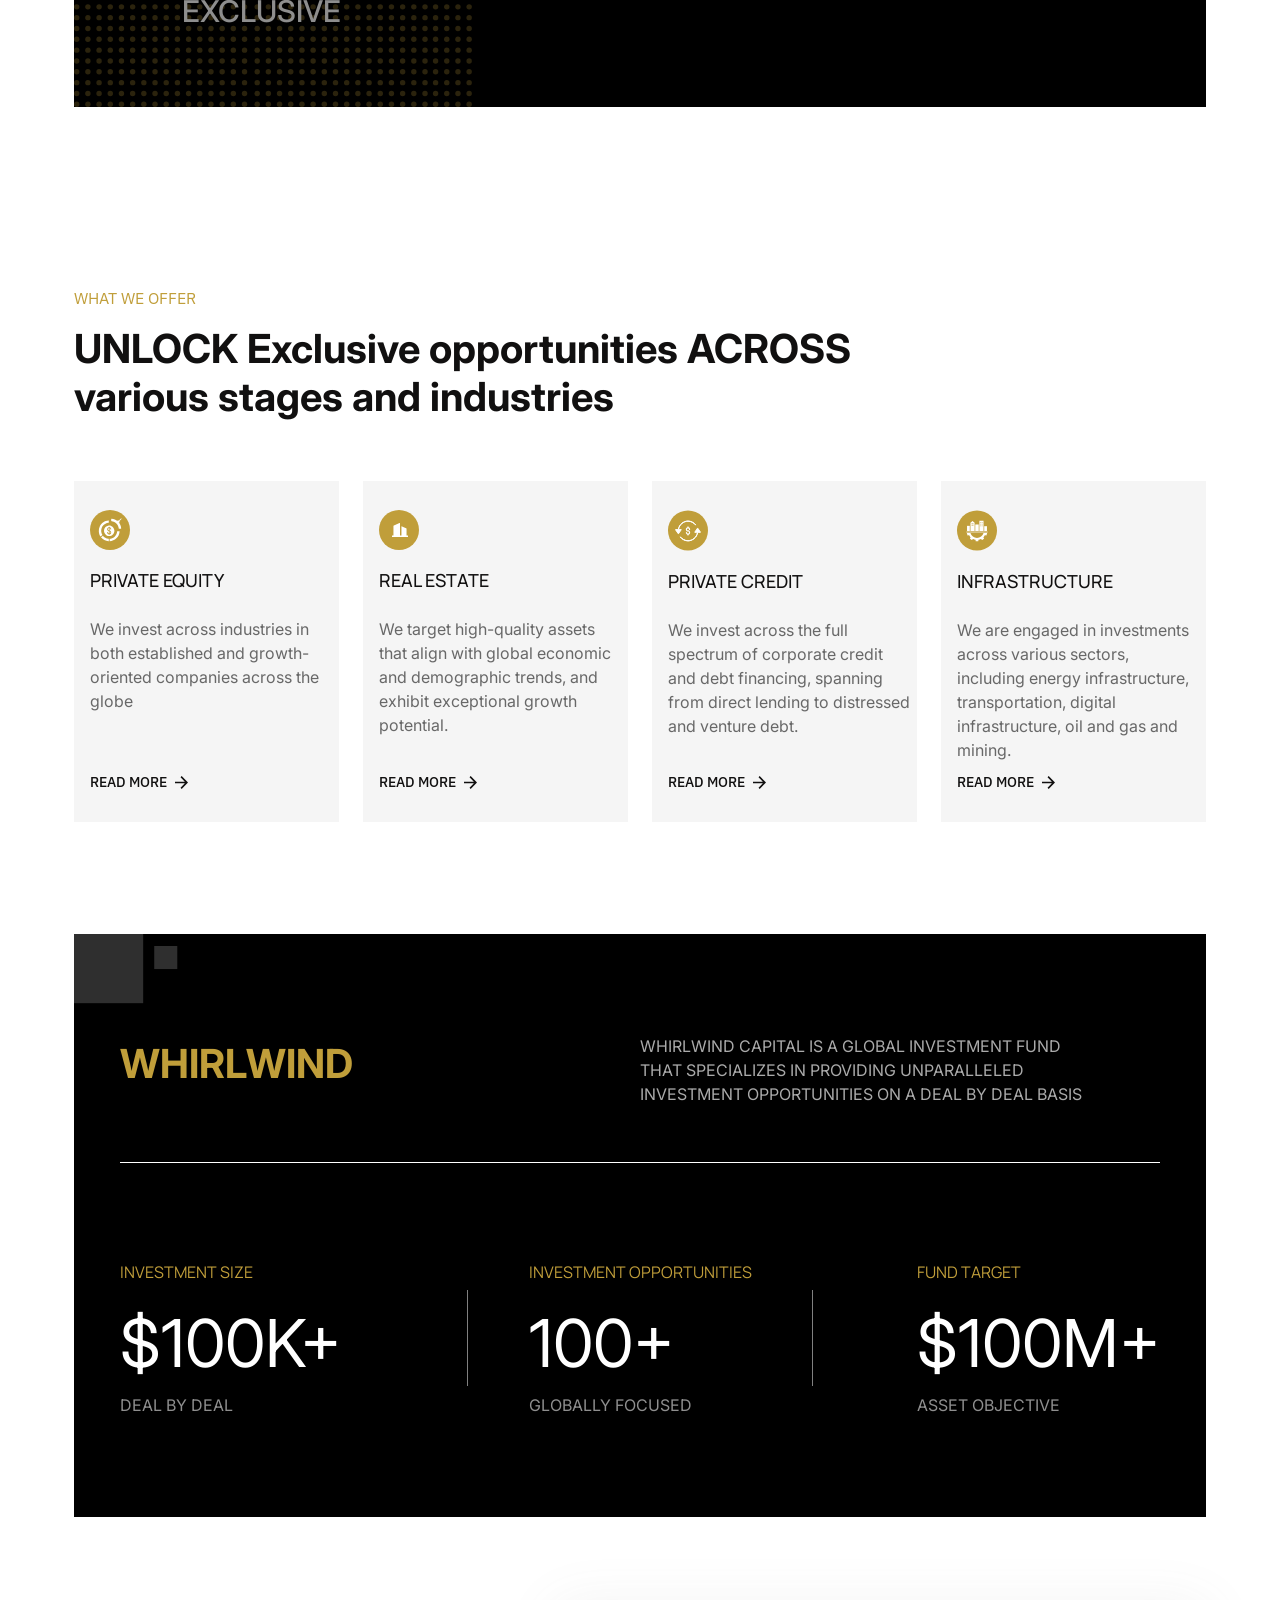
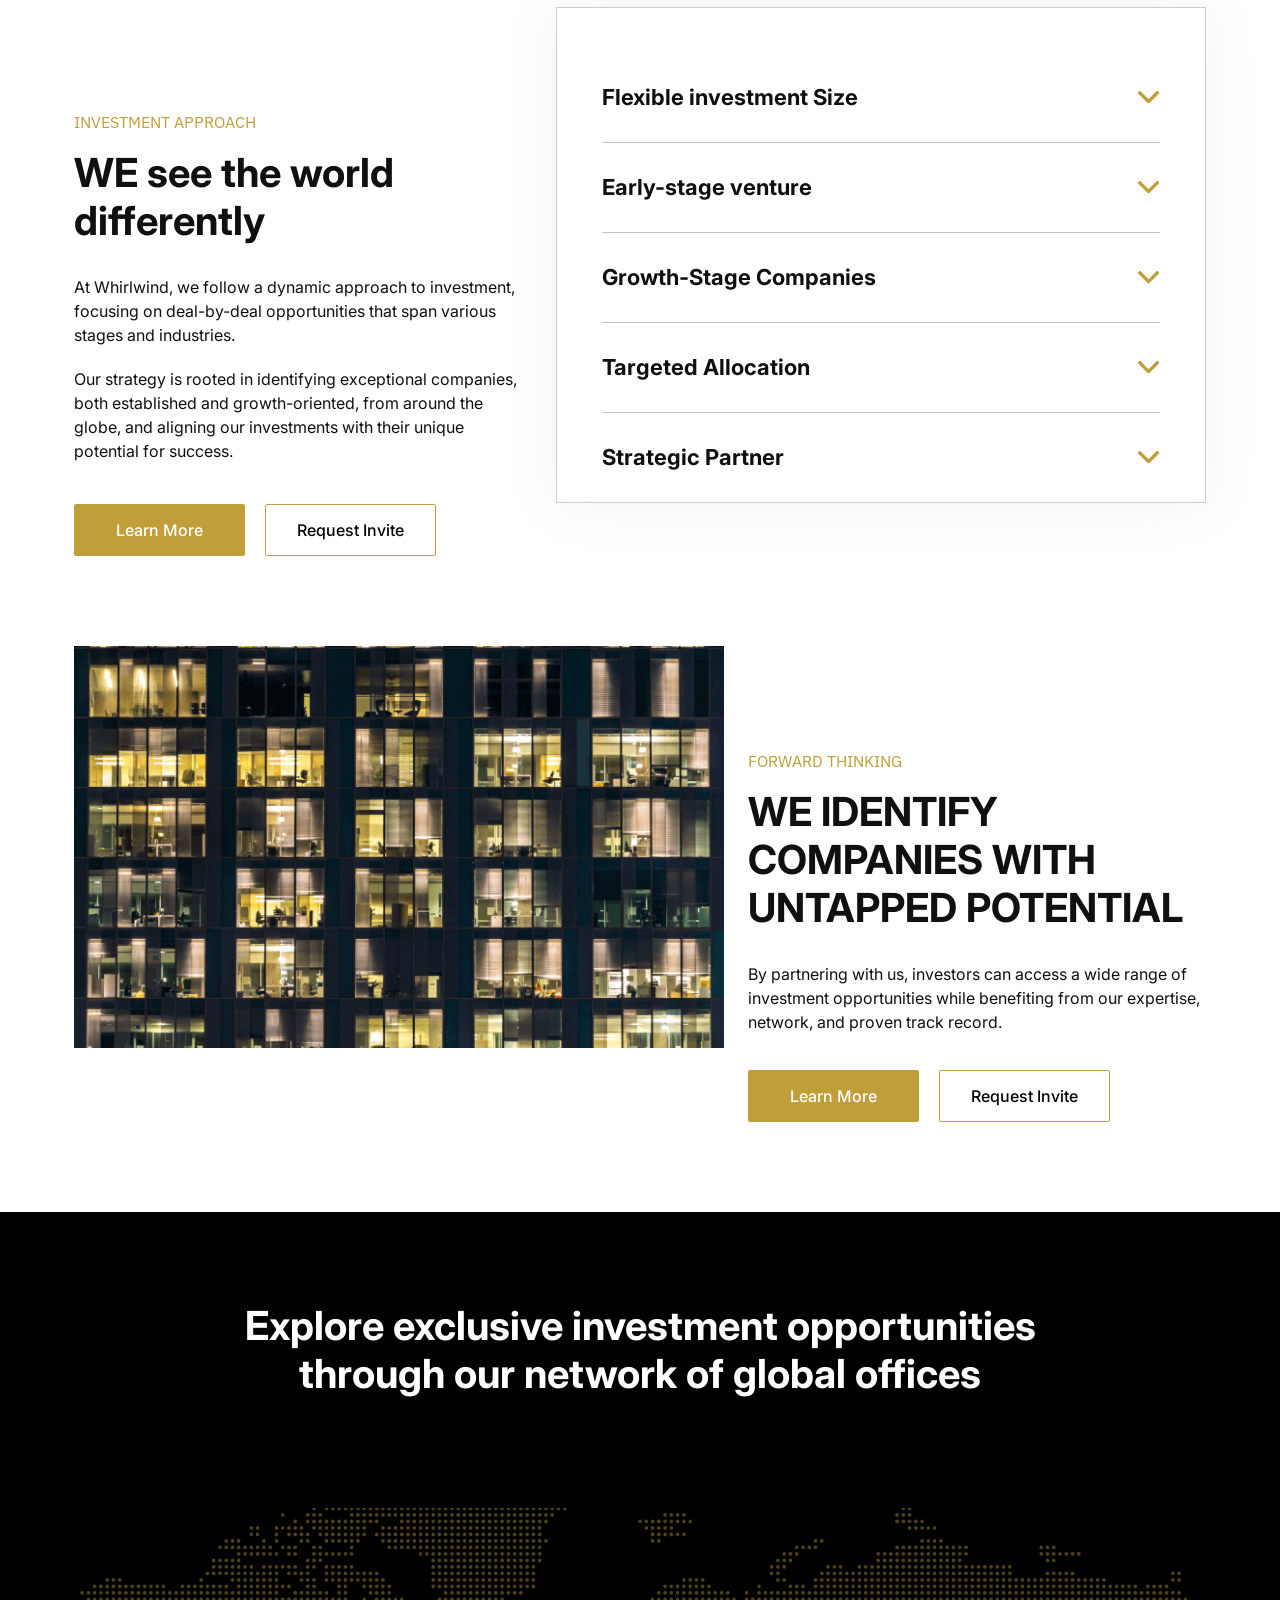
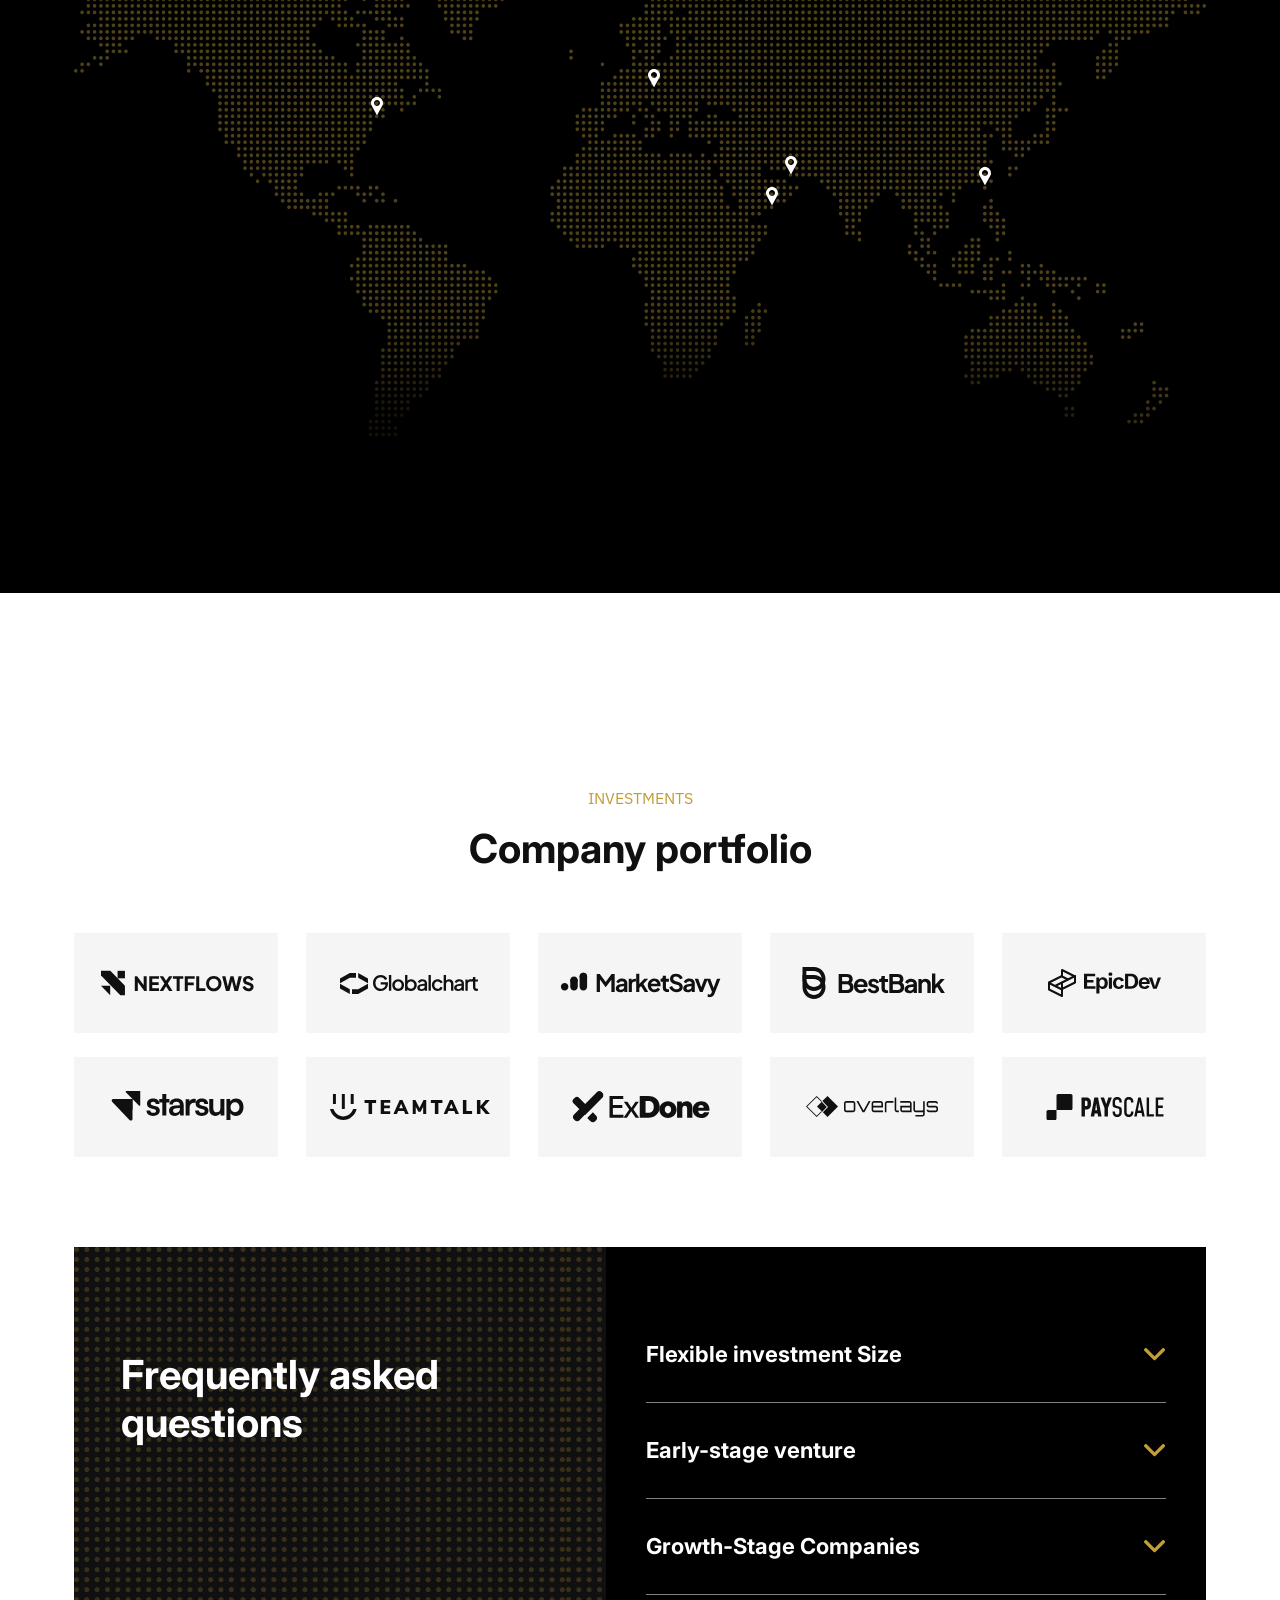
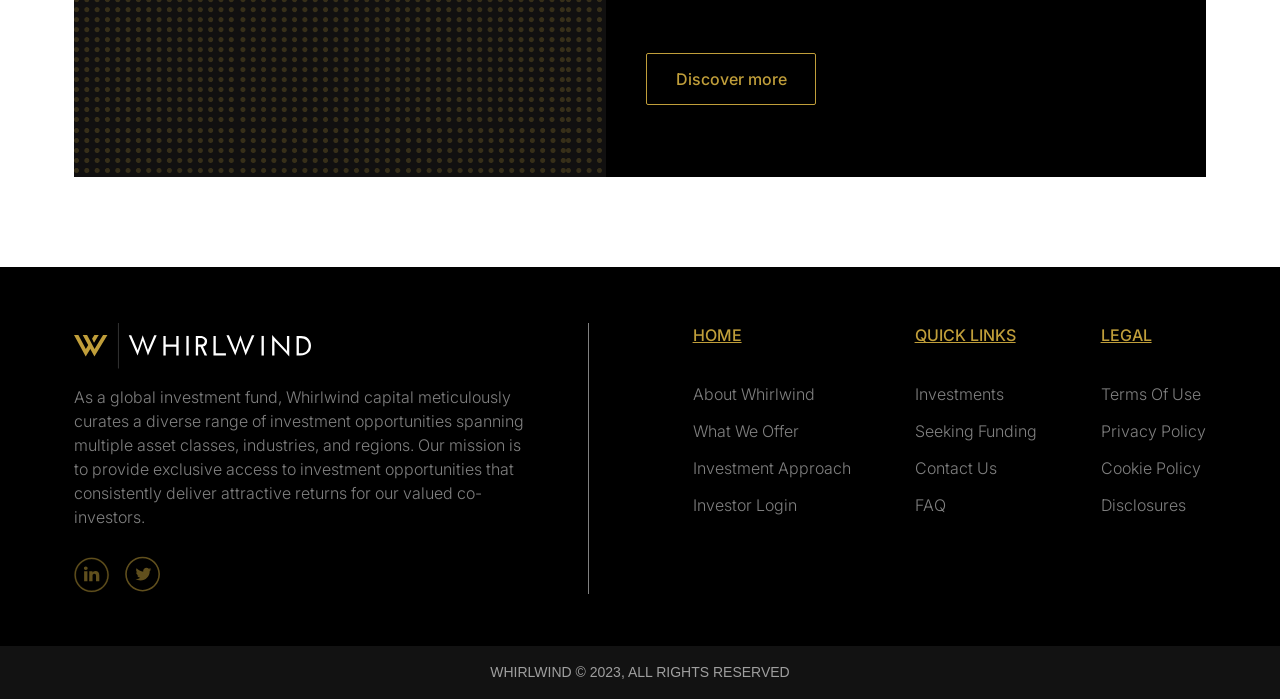
==== commit df682d76: "seo and img optimisation" ====
--- a/app/index.html
+++ b/app/index.html
@@ -4,6 +4,8 @@
 	<meta charset="utf-8">
     <meta name="viewport" content="width=device-width, initial-scale=1">
 	<meta http-equiv="X-UA-Compatible" content="ie=edge">
+	<meta name="description" content="Whirlwind">
+	<meta name="keywords" content="Whirlwind"/>
 	<title>Whirlwind</title>
 	<link href="https://fonts.cdnfonts.com/css/helvetica-2" rel="stylesheet">
 	<link rel="preconnect" href="https://fonts.googleapis.com">
@@ -20,7 +22,7 @@
 
 		<div class="logo">
 			<a href="index.html">
-				<img src="img/logo.svg" alt="">
+				<img src="img/logo.svg" alt="logo">
 			</a>
 		</div>
 
@@ -58,14 +60,14 @@
 				<a href="" class="mobile-button">
 					investor login
 				</a>
-				<img src="img/mobile-logo.svg" alt="" class="mobile-logo">
+				<img src="img/mobile-logo.svg" alt="logo" class="mobile-logo">
 
 				<div class="mobile-social">
 					<a href="">
-						<img src="img/ln.svg" alt="">
+						<img src="img/ln.svg" alt="linkedin icon">
 					</a>
 					<a href="">
-						<img src="img/tw.svg" alt="">
+						<img src="img/tw.svg" alt="linkedin icon">
 					</a>
 				</div>
 			</div>
@@ -208,7 +210,7 @@
 				<div class="col-lg-3 col-md-6">
 					<a href="#" class="offer-item">
 						<div class="offer-item__content">
-							<img src="img/icon1.svg" alt="">
+							<img src="img/icon1.svg" alt="icon">
 
 						<h3 class="h3">
 							Private Equity
@@ -235,7 +237,7 @@
 
 						<div class="offer-item__content">
 
-							<img src="img/icon2.svg" alt="">
+							<img src="img/icon2.svg" alt="icon">
 
 						<h3 class="h3">
 							Real ESTATE
@@ -259,7 +261,7 @@
 				<div class="col-lg-3 col-md-6">
 					<a href="#" class="offer-item">
 						<div class="offer-item__content">
-								<img src="img/icon3.svg" alt="">
+								<img src="img/icon3.svg" alt="icon">
 
 						<h3 class="h3">
 							Private Credit
@@ -283,7 +285,7 @@
 				<div class="col-lg-3 col-md-6">
 					<a href="#" class="offer-item">
 						<div class="offer-item__content">
-							<img src="img/icon4.svg" alt="">
+							<img src="img/icon4.svg" alt="icon">
 
 						<h3 class="h3">
 							INFRASTRUCTURE
@@ -430,7 +432,7 @@
 							<div class="accordion__item-title">
 								Flexible investment Size
 							</div>
-							<img src="img/arrow.svg" alt="">
+							<img src="img/arrow.svg" alt="arrow">
 						</div>
 						<div class="accordion__item-text">
 							We offer the flexibility to invest across a wide range of deal sizes, tailoring
@@ -443,7 +445,7 @@
 							<div class="accordion__item-title">
 								Early-stage venture
 							</div>
-							<img src="img/arrow.svg" alt="">
+							<img src="img/arrow.svg" alt="arrow">
 						</div>
 						<div class="accordion__item-text">
 							We provide vital seed and early-stage funding to promising ventures, supporting their growth and development. Our investments in these companies typically ranges from $100,000 - $5 million, assisting them in achieving critical milestones and strategic initiatives.
@@ -455,7 +457,7 @@
 							<div class="accordion__item-title">
 								Growth-Stage Companies
 							</div>
-							<img src="img/arrow.svg" alt="">
+							<img src="img/arrow.svg" alt="arrow">
 						</div>
 						<div class="accordion__item-text">
 							As companies mature and demonstrate significant growth potential, we offer larger investment sizes to support their expansion plans. Our investments in growth-stage companies typically range from $5 million  - $25 million and are tailored to provide the necessary capital to fuel their scaling efforts, enter new markets, or drive innovation.
@@ -467,7 +469,7 @@
 							<div class="accordion__item-title">
 								Targeted Allocation
 							</div>
-							<img src="img/arrow.svg" alt="">
+							<img src="img/arrow.svg" alt="arrow">
 						</div>
 						<div class="accordion__item-text">
 							While investment sizes may vary, we maintain a disciplined approach to capital allocation. Our investment team conducts thorough analysis and due diligence to assess each opportunity's risk-return profile, growth potential, and alignment with our overall portfolio strategy.
@@ -479,7 +481,7 @@
 							<div class="accordion__item-title">
 								Strategic Partner
 							</div>
-							<img src="img/arrow.svg" alt="">
+							<img src="img/arrow.svg" alt="arrow">
 						</div>
 						<div class="accordion__item-text">
 							Our aim is to be a strategic partner, providing not just financial support but also guidance, network access, and operational expertise to drive value creation and deliver compelling risk-adjusted returns for our 
@@ -502,7 +504,7 @@
 	<div class="container-fluid">
 		<div class="row">
 			<div class="col-lg-7">
-				<img src="img/fs.png" alt="" class="forward-thinking__img">
+				<img src="img/fs.png" alt="image" class="forward-thinking__img">
 			</div>
 
 			<div class="col-lg-5">
@@ -542,8 +544,8 @@
 through our network of global offices
 		</h2>
 		<div class="map-wrapper">
-			<img src="img/elips.svg" alt="" class="elips">
-			<img src="img/map.svg" alt="" class="map">
+			<img src="img/elips.svg" alt="background" class="elips">
+			<img src="img/map.svg" alt="map background" class="map">
 
 			<div class="pin pin1">
 				<svg width="12" height="18" viewBox="0 0 12 18" fill="none" xmlns="http://www.w3.org/2000/svg">
@@ -616,43 +618,43 @@
 		<div class="logos-row">
 
 			<div class="logo-item">
-				<img src="img/l1.svg" alt="">
-			</div>
-
-			<div class="logo-item">
-				<img src="img/l2.svg" alt="">
-			</div>
-
-			<div class="logo-item">
-				<img src="img/l3.svg" alt="">
-			</div>
-
-			<div class="logo-item">
-				<img src="img/l4.svg" alt="">
-			</div>
-
-			<div class="logo-item">
-				<img src="img/l5.svg" alt="">
-			</div>
-
-			<div class="logo-item">
-				<img src="img/l6.svg" alt="">
-			</div>
-
-			<div class="logo-item">
-				<img src="img/l7.svg" alt="">
-			</div>
-
-			<div class="logo-item">
-				<img src="img/l8.svg" alt="">
-			</div>
-
-			<div class="logo-item">
-				<img src="img/l9.svg" alt="">
-			</div>
-
-			<div class="logo-item">
-				<img src="img/l10.svg" alt="">
+				<img src="img/l1.svg" alt="logo">
+			</div>
+
+			<div class="logo-item">
+				<img src="img/l2.svg" alt="logo">
+			</div>
+
+			<div class="logo-item">
+				<img src="img/l3.svg" alt="logo">
+			</div>
+
+			<div class="logo-item">
+				<img src="img/l4.svg" alt="logo">
+			</div>
+
+			<div class="logo-item">
+				<img src="img/l5.svg" alt="logo">
+			</div>
+
+			<div class="logo-item">
+				<img src="img/l6.svg" alt="logo">
+			</div>
+
+			<div class="logo-item">
+				<img src="img/l7.svg" alt="logo">
+			</div>
+
+			<div class="logo-item">
+				<img src="img/l8.svg" alt="logo">
+			</div>
+
+			<div class="logo-item">
+				<img src="img/l9.svg" alt="logo">
+			</div>
+
+			<div class="logo-item">
+				<img src="img/l10.svg" alt="logo">
 			</div>
 
 			
@@ -683,7 +685,7 @@
 							<div class="accordion__item-title">
 								Flexible investment Size
 							</div>
-							<img src="img/arrow.svg" alt="">
+							<img src="img/arrow.svg" alt="arrow">
 						</div>
 						<div class="accordion-black__item-text">
 							The operations of Whirlwind Capital currently falls under the regulatory oversight of the British Virgin Islands.
@@ -695,7 +697,7 @@
 							<div class="accordion__item-title">
 								Early-stage venture
 							</div>
-							<img src="img/arrow.svg" alt="">
+							<img src="img/arrow.svg" alt="arrow">
 						</div>
 						<div class="accordion-black__item-text">
 							The operations of Whirlwind Capital currently falls under the regulatory oversight of the British Virgin Islands.
@@ -707,7 +709,7 @@
 							<div class="accordion__item-title">
 								Growth-Stage Companies
 							</div>
-							<img src="img/arrow.svg" alt="">
+							<img src="img/arrow.svg" alt="arrow">
 						</div>
 						<div class="accordion-black__item-text">
 							The operations of Whirlwind Capital currently falls under the regulatory oversight of the British Virgin Islands.
@@ -733,7 +735,7 @@
 	<div class="container-fluid">
 		<div class="footer__left">
 			<a href="index.html" class="footer__logo">
-				<img src="img/footer-logo.svg" alt="">
+				<img src="img/footer-logo.svg" alt="footer logo">
 			</a>
 
 			<p>
@@ -742,10 +744,10 @@
 
 			<div class="footer__social">
 				<a href="">
-					<img src="img/in.svg" alt="">
+					<img src="img/in.svg" alt="linkedin">
 				</a>
 				<a href="">
-					<img src="img/twitter.svg" alt="">
+					<img src="img/twitter.svg" alt="twitter">
 				</a>
 			</div>
 		</div>
--- a/app/css/style.min.css
+++ b/app/css/style.min.css
@@ -1 +1 @@
-body{font-family:"Inter",sans-serif;font-size:16px;font-weight:400;color:#111010}.container-fluid{width:1325px;padding-left:0;padding-right:0;max-width:88.372vw}p{margin-bottom:0}.container-fluid--xs{width:1150px}.button{background:#c09e3a;color:#fff;-webkit-transition:all .3s;-o-transition:all .3s;transition:all .3s;text-decoration:none;height:52px;display:-webkit-box;display:-ms-flexbox;display:flex;-webkit-box-align:center;-ms-flex-align:center;align-items:center;-webkit-box-pack:center;-ms-flex-pack:center;justify-content:center;font-weight:500;border-radius:2px}.button:hover{background:#8c6d10;color:#fff}.h1{font-size:70px;color:#fff;text-transform:capitalize}.h1 span{font-weight:400;color:#dedede}.h2{font-size:40px;font-weight:700;margin-bottom:30px}.h3{font-size:18px;font-weight:500;font-family:"Manrope",sans-serif;text-transform:uppercase}.bold{font-weight:700}.white{color:#fff}.text-18{font-size:18px}.sub-title{font-family:"IBM Plex Sans",sans-serif;color:#c09e3a;margin-bottom:15px;text-transform:uppercase}.button--transparent-gold{color:#c09e3a}.header{position:absolute;top:0;left:0;width:100%;padding-top:30px;padding-bottom:20px}.header .container-fluid{width:1325px;max-width:88.372vw;display:-webkit-box;display:-ms-flexbox;display:flex;-webkit-box-align:center;-ms-flex-align:center;align-items:center;-webkit-box-pack:justify;-ms-flex-pack:justify;justify-content:space-between}.header__button{height:51px;padding:0 30px;text-transform:uppercase;font-family:"IBM Plex Sans",sans-serif}.mobile-menu{display:none}.menu ul{display:-webkit-box;display:-ms-flexbox;display:flex;-webkit-box-align:center;-ms-flex-align:center;align-items:center;margin:0;padding:0;list-style:none}.menu ul li{margin:0 16px}.menu ul a{text-decoration:none;color:#fff;text-transform:uppercase;font-family:"Helvetica",sans-serif;font-weight:500}.menu ul a:hover{text-decoration:underline}.menu-btn{display:none}.main-screen{padding-top:250px;padding-bottom:250px;background:url("../img/main-screen.png");background-size:cover;background-position:center}.main-screen .container-fluid{width:1150px}.main-screen .h1{margin-bottom:42px}.main-screen .text-18{color:#fff;margin-bottom:30px}.main-screen__buttons{display:-webkit-box;display:-ms-flexbox;display:flex}.main-screen__buttons .button{width:171px;height:52px;margin-right:19.67px}.button--transparent{background:rgba(0,0,0,0);border:1px solid #c09e3a}.button--transparent:hover{border-color:#8c6d10}.about{padding-top:96px;padding-bottom:118px}.about p{font-weight:300;font-size:34px;width:1130px;max-width:100%;color:#111010}.tabs-section{padding-bottom:76px}.tabs-wrapper{background:#000}.tabs-list{width:490px;min-width:490px;height:100%;padding-top:73px;padding-bottom:73px;background:url("../img/bg.svg");background-size:cover}.tab{color:#8e8e8e;text-transform:uppercase;font-size:30px;margin-bottom:36px;cursor:pointer;font-weight:500}.tab.active{color:#c09e3a;font-weight:700}.tab:last-child{margin-bottom:0}.tabs-list{display:-webkit-box;display:-ms-flexbox;display:flex;-webkit-box-pack:center;-ms-flex-pack:center;justify-content:center}.tab__item{color:#fff;display:none}.tab__item:first-child{display:block}.tabs-wrapper{display:-webkit-box;display:-ms-flexbox;display:flex;-webkit-box-align:center;-ms-flex-align:center;align-items:center}.tabs-content{padding-left:130px;padding-right:50px;width:650px;max-width:100%}.line{width:50px;height:1px;background:#c09e3a;margin-bottom:22px}.tab__item-text{font-size:22px;color:#aaa}.offer-list{padding-top:30px}.what-we-offer{padding-bottom:112px}.offer-item{width:100%;background:#f5f5f5;padding:29px 16px;padding-right:5px;cursor:pointer;display:-webkit-box;display:-ms-flexbox;display:flex;-webkit-box-orient:vertical;-webkit-box-direction:normal;-ms-flex-direction:column;flex-direction:column;-webkit-box-pack:justify;-ms-flex-pack:justify;justify-content:space-between;text-decoration:none;height:100%}.offer-item .h3{margin-top:20px;margin-bottom:25px;color:#111010}.offer-item p{color:#686868}.read-more{color:#111010;text-decoration:none;font-size:14px;font-weight:500;margin-top:10px;display:-webkit-box;display:-ms-flexbox;display:flex;-webkit-box-align:center;-ms-flex-align:center;align-items:center;font-family:"IBM Plex Sans",sans-serif}.read-more svg{fill:#111010;margin-left:8px}.offer-item:hover{background:#000}.offer-item:hover .h3{color:#fff}.offer-item:hover p{color:#959595}.offer-item:hover .read-more{color:#c09e3a}.offer-item:hover .read-more svg{fill:#c09e3a}.statistic-section{padding-bottom:90px}.statistic-wrapper{background:#000;padding-top:100px;padding-bottom:100px;background-image:url("../img/stat-bg.svg");background-repeat:no-repeat;background-position:top left}.statistic__content{width:1040px;max-width:95%;margin-left:auto;margin-right:auto}.statistic-title{color:#c09e3a;font-size:40px;font-weight:700}.statistic-header{display:-webkit-box;display:-ms-flexbox;display:flex;padding-bottom:56px;border-bottom:1px solid #fff;margin-bottom:97px}.statistic-title{min-width:50%}.statistic-header-text{color:#aaa;width:459px;max-width:50%}.statistic-row{color:#fff;display:-webkit-box;display:-ms-flexbox;display:flex;-webkit-box-pack:justify;-ms-flex-pack:justify;justify-content:space-between}.statistic-item{width:33.3%;display:-webkit-box;display:-ms-flexbox;display:flex;-webkit-box-pack:center;-ms-flex-pack:center;justify-content:center;position:relative}.statistic-item:first-child{-webkit-box-pack:start;-ms-flex-pack:start;justify-content:flex-start}.statistic-item:last-child{-webkit-box-pack:end;-ms-flex-pack:end;justify-content:flex-end}.statistic-item__title{color:#c09e3a;font-family:"Manrope",sans-serif;margin-bottom:10px}.statistic-item__value{font-size:66px}.statistic-item__text{text-transform:uppercase;color:#8f8f8f}.statistic-item:nth-child(2):before{content:"";width:1px;height:96px;background:rgba(255,255,255,.5);position:absolute;top:50%;-webkit-transform:translateY(-50%);-ms-transform:translateY(-50%);transform:translateY(-50%);left:0}.statistic-item:nth-child(2):after{content:"";width:1px;height:96px;background:rgba(255,255,255,.5);position:absolute;top:50%;-webkit-transform:translateY(-50%);-ms-transform:translateY(-50%);transform:translateY(-50%);right:0}.investment-approach{padding-bottom:90px}.investment-approach p{margin-bottom:20px}.investment-approach .button--transparent{color:#000}.investment-approach .button--transparent:hover{color:#fff}.investment-approach .main-screen__buttons{margin-top:41px}.investment-approach__text{width:487px;max-width:100%}.accordion{background:#fff;border:1px solid #ccc;-webkit-box-shadow:0px 0px 54px rgba(109,109,109,.09);box-shadow:0px 0px 54px rgba(109,109,109,.09);padding:45px;padding-bottom:0}.accordion__item-header{display:-webkit-box;display:-ms-flexbox;display:flex;-webkit-box-align:center;-ms-flex-align:center;align-items:center;-webkit-box-pack:justify;-ms-flex-pack:justify;justify-content:space-between;padding-top:28px;cursor:pointer}.accordion__item-text{display:none;padding-top:28px}.accordion__item-title{font-size:22px;font-weight:700}.accordion__item{-webkit-transition:all .3s;-o-transition:all .3s;transition:all .3s}.accordion__item.active img{-webkit-transform:rotate(-180deg);-ms-transform:rotate(-180deg);transform:rotate(-180deg);-webkit-transition:all .3s;-o-transition:all .3s;transition:all .3s}.accordion__item{border-bottom:1px solid #c1c1c1;padding-bottom:28px}.accordion__item:last-child{border-bottom:none}.forward-thinking{padding-bottom:90px}.forward-thinking__img{width:100%}.forward-thinking .main-screen__buttons{margin-top:36px}.forward-thinking .main-screen__buttons .button--transparent{color:#000}.map-section{background:#000;padding-top:90px;padding-bottom:131px}.map-section .h2{margin-bottom:110px}.map-wrapper{width:1153px;max-width:100%;margin-left:auto;margin-right:auto;position:relative}.map-wrapper img{max-width:100%}.pin{position:absolute;cursor:pointer}.pin svg{fill:#fff}.pin1{top:33.274%;left:26.215%}.pin2{top:28.292%;left:50.737%}.pin3{top:44%;left:62.793%}.pin4{top:49.5%;left:61.145%}.pin5{top:46%;left:79.965%}.pin-disable{position:absolute;top:0;left:50%;-webkit-transform:translateX(-48%) translateY(-100%);-ms-transform:translateX(-48%) translateY(-100%);transform:translateX(-48%) translateY(-100%);width:111px;height:66px;background:url("../img/city.svg");background-size:100%;text-align:center;font-size:16px;text-transform:uppercase;font-weight:500;color:#fff;padding-top:11px;opacity:0;visibility:hidden}.pin svg:hover+.pin-disable{opacity:1;visibility:visible}.elips{position:absolute;width:100%;top:100%;-webkit-transform:translateY(-60%);-ms-transform:translateY(-60%);transform:translateY(-60%)}.portfolio{padding-top:90px;padding-bottom:66px}.logo-item{width:18%;background:#f5f5f5;height:100px;display:-webkit-box;display:-ms-flexbox;display:flex;-webkit-box-align:center;-ms-flex-align:center;align-items:center;-webkit-box-pack:center;-ms-flex-pack:center;justify-content:center;margin-bottom:24px}.logo-item img{max-width:80%}.logos-row{display:-webkit-box;display:-ms-flexbox;display:flex;-webkit-box-pack:justify;-ms-flex-pack:justify;justify-content:space-between;-ms-flex-wrap:wrap;flex-wrap:wrap;margin-top:60px}.faq{padding-bottom:90px}.faq .button{margin-top:58px;width:170px}.faq-wrapper{background:#000;display:-webkit-box;display:-ms-flexbox;display:flex}.faq__title-wrapper{min-height:100%;min-width:490px;padding-top:104px;padding-bottom:72px;color:#fff;padding-left:64px;padding-right:15px;background:url("../img/dots.png")}.faq-content{padding:60px 97px 72px 59px;width:calc(100% - 490px)}.accordion-black__item{color:#fff;width:100%;padding-top:31px;padding-bottom:31px;border-bottom:1px solid #828282}.accordion-black__item-text{display:none;padding-top:31px;color:#afafaf;width:573px;max-width:100%}.accordion-black__item-header{display:-webkit-box;display:-ms-flexbox;display:flex;-webkit-box-pack:justify;-ms-flex-pack:justify;justify-content:space-between;-webkit-box-align:center;-ms-flex-align:center;align-items:center;cursor:pointer}.faq-content{width:100%}.footer{background:#000;color:rgba(255,255,255,.5);font-weight:300;padding-top:56px}.footer .container-fluid{display:-webkit-box;display:-ms-flexbox;display:flex;-webkit-box-pack:justify;-ms-flex-pack:justify;justify-content:space-between}.footer__left{width:515px;max-width:50%;border-right:1px solid rgba(255,255,255,.5);padding-right:50px}.footer__logo{margin-bottom:16px;display:block}.footer__social{margin-top:27px;display:-webkit-box;display:-ms-flexbox;display:flex}.footer__social a{text-decoration:none;display:block;margin-right:13px}.footer__menu-col a{display:block}.footer__menu{display:-webkit-box;display:-ms-flexbox;display:flex}.footer__menu-col{margin-left:142px}.footer__menu-title{color:#c09e3a;font-weight:500;text-transform:uppercase;text-decoration:underline;margin-bottom:35px}.footer__menu-link{color:rgba(255,255,255,.5);font-weight:300;margin-bottom:13px;text-decoration:none;white-space:nowrap;text-transform:capitalize}.footer__menu-link:hover{color:#fff}.footer__menu-title:hover{color:#c09e3a}.footer__bottom{background:#121212;margin-top:52px;text-align:center;padding-top:16px;padding-bottom:16px;color:#9f9f9f;text-transform:uppercase;font-family:"Helvetica",sans-serif;font-size:14px}@media only screen and (max-width: 1300px){.tabs-content{padding-left:7vw}.tabs-list{min-width:400px;width:400px}.faq-content{padding:60px 40px 72px 40px;width:55%}.faq__title-wrapper{width:47%;min-width:47%}.faq__title-wrapper{padding-left:47px}.footer__menu-col{margin-left:5vw}}@media only screen and (max-width: 1100px){.header .container-fluid{max-width:95vw}}@media only screen and (max-width: 992px){.header__button{display:none}.menu{display:none}.menu-btn{cursor:pointer}.menu-row{width:30px;height:3px;background:#fff;margin-bottom:6px;-webkit-transition:all .3s;-o-transition:all .3s;transition:all .3s}.header .container-fluid{max-width:88.372vw}.menu-row:last-child{margin-bottom:0}.menu-btn.active .menu-row:last-child{display:none}.menu-btn.active .menu-row:first-child{-webkit-transform:rotate(45deg);-ms-transform:rotate(45deg);transform:rotate(45deg);margin-bottom:0;position:relative;top:2.5px}.menu-btn.active .menu-row:nth-child(2){-webkit-transform:rotate(-45deg);-ms-transform:rotate(-45deg);transform:rotate(-45deg)}.menu.active{display:block;position:absolute;top:0;left:0;width:100%;min-height:100vh;background:#000;padding-top:211px}.logo{position:relative;z-index:999}.menu ul{-webkit-box-orient:vertical;-webkit-box-direction:normal;-ms-flex-direction:column;flex-direction:column}.menu ul a{font-size:25px}.menu ul a:hover,.menu ul a.active{font-weight:700}.menu ul li{margin-bottom:53px}.mobile-menu{display:block}.mobile-logo{display:block;margin-left:auto;margin-right:auto;margin-top:92px}.mobile-button{margin-left:auto;margin-right:auto;display:-webkit-box;display:-ms-flexbox;display:flex;-webkit-box-pack:center;-ms-flex-pack:center;justify-content:center;-webkit-box-align:center;-ms-flex-align:center;align-items:center;height:50px;width:184px;border:1px solid #c09e3a;font-size:16px;text-transform:uppercase;color:#fff;text-decoration:none}.menu-btn{display:block}.mobile-social{display:-webkit-box;display:-ms-flexbox;display:flex;-webkit-box-pack:center;-ms-flex-pack:center;justify-content:center;margin-top:33px}.mobile-social a{margin:0 10px}.tabs-list{min-width:35vw;width:35vw}.tabs-content{padding-left:5vw;padding-right:5vw}.what-we-offer .col-md-6{margin-bottom:20px}.statistic-item__value{font-size:50px}.statistic-item__title,.statistic-item__text{font-size:13px}.statistic-title{min-width:40%}.statistic-header-text{width:58%;max-width:100%}.accordion{margin-top:11.628vw}.investment-approach__text{width:100%}.forward-thinking__img{margin-bottom:13.488vw;display:block}.logo-item{height:8vw}.faq-wrapper{-webkit-box-orient:vertical;-webkit-box-direction:normal;-ms-flex-direction:column;flex-direction:column}.faq__title-wrapper{width:100%;background-size:cover}.faq-content{width:100%}.footer .container-fluid{-webkit-box-orient:vertical;-webkit-box-direction:normal;-ms-flex-direction:column;flex-direction:column}.footer__left{width:100%;border-right:none;max-width:100%;border-bottom:1px solid rgba(255,255,255,.5);padding-bottom:12.093vw;margin-bottom:14.651vw}.footer__menu-col{margin-left:0}.footer__menu{display:-webkit-box;display:-ms-flexbox;display:flex;-webkit-box-pack:justify;-ms-flex-pack:justify;justify-content:space-between}}@media only screen and (max-width: 768px){.menu-row{width:7.17vw;height:.716vw;margin-bottom:1.435vw}.logo img{width:43.023vw}.header{padding-top:17.442vw;padding-bottom:0}.menu-btn.active .menu-row:first-child{top:.7vw}.menu.active{padding-top:40vw;padding-bottom:10vw}.menu ul a{font-size:5.814vw}.menu ul li{margin-bottom:10vw}.mobile-social{margin-top:7.674vw}.mobile-social a{margin:0 2.326vw}.mobile-social a img{width:10.519vw}.mobile-logo{width:43.023vw}.mobile-button{width:42.791vw;height:11.628vw;font-size:3.721vw}.main-screen .h1{font-size:8.372vw;text-align:center;color:#c09e3a;margin-bottom:4.651vw}.main-screen .h1 span{color:#fff}.main-screen{padding-top:75.581vw;padding-bottom:89.535vw}.main-screen .text-18{text-align:center;width:60vw;margin-left:auto;margin-right:auto;text-transform:capitalize;margin-bottom:4.884vw}.text-18{font-size:3.256vw}.main-screen__buttons{-webkit-box-pack:center;-ms-flex-pack:center;justify-content:center}.main-screen__buttons .button{margin-left:1.628vw;margin-right:1.628vw;width:30.233vw;height:8.837vw;font-size:3.256vw}.sub-title{font-size:3.721vw;margin-bottom:4.419vw}.about{padding-top:11.628vw;padding-bottom:11.628vw}.about p{font-size:3.721vw}.tabs-wrapper{-webkit-box-orient:vertical;-webkit-box-direction:normal;-ms-flex-direction:column;flex-direction:column}.tabs{display:-webkit-box;display:-ms-flexbox;display:flex;-webkit-box-align:start;-ms-flex-align:start;align-items:flex-start}.tabs-list{-webkit-box-pack:start;-ms-flex-pack:start;justify-content:flex-start;overflow:scroll}.tabs-list{width:100%;padding-top:6.977vw;padding-bottom:6.977vw}.tabs-section .container-fluid{width:100vw;max-width:100vw}.tab{margin-bottom:0;margin-left:4vw;font-size:4.651vw}.tabs-content{padding-top:13.953vw;padding-bottom:18.14vw}.line{width:11.628vw;height:1px;margin-bottom:5.116vw}.tabs-list::-webkit-scrollbar{width:0px;height:0px;background-color:#fff}.mobile-logo{margin-top:15vw}.tab__item-text{font-size:3.721vw}.h2{font-size:5.814vw;margin-bottom:6.977vw}.offer-list{padding-top:5vw}.offer-item{padding:6.977vw 3.721vw}.offer-item .h3{margin-top:4.651vw;margin-bottom:4.186vw}.offer-item__content img{width:9.302vw}.h3{font-size:4.186vw}body{font-size:3.721vw}.read-more{margin-top:6.512vw;font-size:3.256vw}.read-more svg{width:3.023vw}.what-we-offer .col-md-6{margin-bottom:5.814vw}.tabs-section{padding-bottom:12.093vw}.what-we-offer{padding-bottom:13.953vw}.statistic-header{-webkit-box-orient:vertical;-webkit-box-direction:normal;-ms-flex-direction:column;flex-direction:column}.statistic-row{-webkit-box-orient:vertical;-webkit-box-direction:normal;-ms-flex-direction:column;flex-direction:column}.statistic-header-text{width:100%}.statistic-wrapper{padding-top:13.953vw;padding-bottom:13.953vw}.statistic-title{font-size:6.977vw;margin-bottom:6.279vw}.statistic-header-text{font-size:3.256vw}.statistic-section .container-fluid{width:100%;max-width:100%}.statistic-header{padding-bottom:10.93vw;margin-bottom:0;border-bottom:none}.statistic__content{max-width:87vw}.statistic-wrapper{background-size:23.953vw;background-position:top right}.statistic-item{width:100%;-webkit-box-pack:start;-ms-flex-pack:start;justify-content:flex-start;padding-top:9.302vw;padding-bottom:9.302vw}.statistic-item:last-child{-webkit-box-pack:start;-ms-flex-pack:start;justify-content:flex-start}.statistic-item:nth-child(2):before{top:0;left:0;-webkit-transform:translateY(0);-ms-transform:translateY(0);transform:translateY(0);height:1px;width:22.326vw}.statistic-item:nth-child(2):after{top:100%;left:0;-webkit-transform:translateY(0);-ms-transform:translateY(0);transform:translateY(0);height:1px;width:22.326vw}.statistic-header{padding-bottom:2vw}.statistic-item__title{font-size:2.791vw;margin-bottom:0}.statistic-item__value{font-size:9.895vw}.statistic-item__text{font-size:2.791vw}.statistic-wrapper{padding-bottom:8vw}.investment-approach .main-screen__buttons{-webkit-box-pack:start;-ms-flex-pack:start;justify-content:flex-start;margin-top:9.302vw}.investment-approach .main-screen__buttons .button:first-child{margin-left:0}.statistic-section{padding-bottom:11.86vw}.investment-approach{padding-bottom:11.86vw}.accordion{padding:7.442vw;padding-bottom:0}.accordion__item-header{padding-top:5.581vw}.accordion__item-header img{width:4.651vw}.accordion__item{padding-bottom:5.581vw}.accordion__item-title{font-size:4.186vw}.forward-thinking{padding-bottom:11.628vw}.forward-thinking .main-screen__buttons{-webkit-box-pack:start;-ms-flex-pack:start;justify-content:flex-start;margin-top:5.581vw}.forward-thinking .main-screen__buttons .button:first-child{margin-left:0}.map-section .h2 br{display:none}.map-wrapper{width:115.814vw;max-width:115.814vw;left:-14vw}.map-section .container-fluid{width:100%;max-width:100%;overflow:hidden}.map{width:115.814vw;max-width:115.814vw}.map-section .h2{width:88.14vw;margin-left:auto;margin-right:auto;margin-bottom:17.442vw}.map-section{padding-top:11.628vw;padding-bottom:11.628vw}.pin svg{width:2.791vw;fill:#c09e3a}.logo-item{width:42.5vw;margin-bottom:3.953vw;height:17.209vw}.logo-item img{max-width:65%}.portfolio{padding-top:11.628vw;padding-bottom:11.628vw}.logos-row{margin-top:9.302vw}.faq__title-wrapper{padding-top:12.791vw;padding-bottom:11.86vw}.faq__title-wrapper .h2{margin-bottom:0}.accordion-black__item-header img{width:4.651vw}.accordion-black__item{padding-top:7.674vw;padding-bottom:7.674vw}.faq__title-wrapper{padding-left:5vw}.faq-content{padding:5vw 5.116vw 10vw 5.116vw}.faq .button{margin-top:9.767vw}.faq{padding-bottom:10.465vw}.footer__menu{-webkit-box-orient:vertical;-webkit-box-direction:normal;-ms-flex-direction:column;flex-direction:column}.footer{padding-top:17.907vw}.footer__logo img{width:55.116vw}.footer__logo{margin-bottom:4.535vw}.footer__social{margin-top:11.395vw}.footer__social img{width:8.605vw}.footer__social a{margin-right:3.116vw}.footer__left{padding-bottom:11.86vw;margin-bottom:14.651vw}.footer__menu-col{margin-bottom:12.326vw}.footer__menu-title{margin-bottom:8.14vw}.footer__menu-link{margin-bottom:3.488vw}.footer__bottom{margin-top:0;padding-top:3.721vw;padding-bottom:3.721vw;font-size:3.256vw}.faq .button{width:29.767vw;height:8.837vw;font-size:3.256vw}}+body{font-family:"Inter",sans-serif;font-size:16px;font-weight:400;color:#111010}.container-fluid{width:1325px;padding-left:0;padding-right:0;max-width:88.372vw}p{margin-bottom:0}.container-fluid--xs{width:1150px}.button{background:#c09e3a;color:#fff;-webkit-transition:all .3s;-o-transition:all .3s;transition:all .3s;text-decoration:none;height:52px;display:-webkit-box;display:-ms-flexbox;display:flex;-webkit-box-align:center;-ms-flex-align:center;align-items:center;-webkit-box-pack:center;-ms-flex-pack:center;justify-content:center;font-weight:500;border-radius:2px}.button:hover{background:#8c6d10;color:#fff}.h1{font-size:70px;color:#fff;text-transform:capitalize}.h1 span{font-weight:400;color:#dedede}.h2{font-size:40px;font-weight:700;margin-bottom:30px}.h3{font-size:18px;font-weight:500;font-family:"Manrope",sans-serif;text-transform:uppercase}.bold{font-weight:700}.white{color:#fff}.text-18{font-size:18px}.sub-title{font-family:"IBM Plex Sans",sans-serif;color:#c09e3a;margin-bottom:15px;text-transform:uppercase}.button--transparent-gold{color:#c09e3a}.header{position:absolute;top:0;left:0;width:100%;padding-top:30px;padding-bottom:20px}.header .container-fluid{width:1325px;max-width:88.372vw;display:-webkit-box;display:-ms-flexbox;display:flex;-webkit-box-align:center;-ms-flex-align:center;align-items:center;-webkit-box-pack:justify;-ms-flex-pack:justify;justify-content:space-between}.header__button{height:51px;padding:0 30px;text-transform:uppercase;font-family:"IBM Plex Sans",sans-serif}.mobile-menu{display:none}.menu ul{display:-webkit-box;display:-ms-flexbox;display:flex;-webkit-box-align:center;-ms-flex-align:center;align-items:center;margin:0;padding:0;list-style:none}.menu ul li{margin:0 16px}.menu ul a{text-decoration:none;color:#fff;text-transform:uppercase;font-family:"Helvetica",sans-serif;font-weight:500}.menu ul a:hover{text-decoration:underline}.menu-btn{display:none}.main-screen{padding-top:250px;padding-bottom:250px;background:url("../img/main-screen.png");background-size:cover;background-position:center}.main-screen .container-fluid{width:1150px}.main-screen .h1{margin-bottom:42px}.main-screen .text-18{color:#fff;margin-bottom:30px}.main-screen__buttons{display:-webkit-box;display:-ms-flexbox;display:flex}.main-screen__buttons .button{width:171px;height:52px;margin-right:19.67px}.button--transparent{background:rgba(0,0,0,0);border:1px solid #c09e3a}.button--transparent:hover{border-color:#8c6d10}.about{padding-top:96px;padding-bottom:118px}.about p{font-weight:300;font-size:34px;width:1130px;max-width:100%;color:#111010}.tabs-section{padding-bottom:76px}.tabs-wrapper{background:#000}.tabs-list{width:490px;min-width:490px;height:100%;padding-top:73px;padding-bottom:73px;background:url("../img/bg.svg");background-size:cover}.tab{color:#8e8e8e;text-transform:uppercase;font-size:30px;margin-bottom:36px;cursor:pointer;font-weight:500}.tab.active{color:#c09e3a;font-weight:700}.tab:last-child{margin-bottom:0}.tabs-list{display:-webkit-box;display:-ms-flexbox;display:flex;-webkit-box-pack:center;-ms-flex-pack:center;justify-content:center}.tab__item{color:#fff;display:none}.tab__item:first-child{display:block}.tabs-wrapper{display:-webkit-box;display:-ms-flexbox;display:flex;-webkit-box-align:center;-ms-flex-align:center;align-items:center}.tabs-content{padding-left:130px;padding-right:50px;width:650px;max-width:100%}.line{width:50px;height:1px;background:#c09e3a;margin-bottom:22px}.tab__item-text{font-size:22px;color:#aaa}.offer-list{padding-top:30px}.what-we-offer{padding-bottom:112px}.offer-item{width:100%;background:#f5f5f5;padding:29px 16px;padding-right:5px;cursor:pointer;display:-webkit-box;display:-ms-flexbox;display:flex;-webkit-box-orient:vertical;-webkit-box-direction:normal;-ms-flex-direction:column;flex-direction:column;-webkit-box-pack:justify;-ms-flex-pack:justify;justify-content:space-between;text-decoration:none;height:100%}.offer-item .h3{margin-top:20px;margin-bottom:25px;color:#111010}.offer-item p{color:#686868}.read-more{color:#111010;text-decoration:none;font-size:14px;font-weight:500;margin-top:10px;display:-webkit-box;display:-ms-flexbox;display:flex;-webkit-box-align:center;-ms-flex-align:center;align-items:center;font-family:"IBM Plex Sans",sans-serif}.read-more svg{fill:#111010;margin-left:8px}.offer-item:hover{background:#000}.offer-item:hover .h3{color:#fff}.offer-item:hover p{color:#959595}.offer-item:hover .read-more{color:#c09e3a}.offer-item:hover .read-more svg{fill:#c09e3a}.statistic-section{padding-bottom:90px}.statistic-wrapper{background:#000;padding-top:100px;padding-bottom:100px;background-image:url("../img/stat-bg.svg");background-repeat:no-repeat;background-position:top left}.statistic__content{width:1040px;max-width:95%;margin-left:auto;margin-right:auto}.statistic-title{color:#c09e3a;font-size:40px;font-weight:700}.statistic-header{display:-webkit-box;display:-ms-flexbox;display:flex;padding-bottom:56px;border-bottom:1px solid #fff;margin-bottom:97px}.statistic-title{min-width:50%}.statistic-header-text{color:#aaa;width:459px;max-width:50%}.statistic-row{color:#fff;display:-webkit-box;display:-ms-flexbox;display:flex;-webkit-box-pack:justify;-ms-flex-pack:justify;justify-content:space-between}.statistic-item{width:33.3%;display:-webkit-box;display:-ms-flexbox;display:flex;-webkit-box-pack:center;-ms-flex-pack:center;justify-content:center;position:relative}.statistic-item:first-child{-webkit-box-pack:start;-ms-flex-pack:start;justify-content:flex-start}.statistic-item:last-child{-webkit-box-pack:end;-ms-flex-pack:end;justify-content:flex-end}.statistic-item__title{color:#c09e3a;font-family:"Manrope",sans-serif;margin-bottom:10px}.statistic-item__value{font-size:66px}.statistic-item__text{text-transform:uppercase;color:#8f8f8f}.statistic-item:nth-child(2):before{content:"";width:1px;height:96px;background:rgba(255,255,255,.5);position:absolute;top:50%;-webkit-transform:translateY(-50%);-ms-transform:translateY(-50%);transform:translateY(-50%);left:0}.statistic-item:nth-child(2):after{content:"";width:1px;height:96px;background:rgba(255,255,255,.5);position:absolute;top:50%;-webkit-transform:translateY(-50%);-ms-transform:translateY(-50%);transform:translateY(-50%);right:0}.investment-approach{padding-bottom:90px}.investment-approach p{margin-bottom:20px}.investment-approach .button--transparent{color:#000}.investment-approach .button--transparent:hover{color:#fff}.investment-approach .main-screen__buttons{margin-top:41px}.investment-approach__text{width:487px;max-width:100%}.accordion{background:#fff;border:1px solid #ccc;-webkit-box-shadow:0px 0px 54px rgba(109,109,109,.09);box-shadow:0px 0px 54px rgba(109,109,109,.09);padding:45px;padding-bottom:0}.accordion__item-header{display:-webkit-box;display:-ms-flexbox;display:flex;-webkit-box-align:center;-ms-flex-align:center;align-items:center;-webkit-box-pack:justify;-ms-flex-pack:justify;justify-content:space-between;padding-top:28px;cursor:pointer}.accordion__item-text{display:none;padding-top:28px}.accordion__item-title{font-size:22px;font-weight:700}.accordion__item{-webkit-transition:all .3s;-o-transition:all .3s;transition:all .3s}.accordion__item.active img{-webkit-transform:rotate(-180deg);-ms-transform:rotate(-180deg);transform:rotate(-180deg);-webkit-transition:all .3s;-o-transition:all .3s;transition:all .3s}.accordion__item{border-bottom:1px solid #c1c1c1;padding-bottom:28px}.accordion__item:last-child{border-bottom:none}.forward-thinking{padding-bottom:90px}.forward-thinking__img{width:100%}.forward-thinking .main-screen__buttons{margin-top:36px}.forward-thinking .main-screen__buttons .button--transparent{color:#000}.map-section{background:#000;padding-top:90px;padding-bottom:131px}.map-section .h2{margin-bottom:110px}.map-wrapper{width:1153px;max-width:100%;margin-left:auto;margin-right:auto;position:relative}.map-wrapper img{max-width:100%}.pin{position:absolute;cursor:pointer}.pin svg{fill:#fff}.pin1{top:33.274%;left:26.215%}.pin2{top:28.292%;left:50.737%}.pin3{top:44%;left:62.793%}.pin4{top:49.5%;left:61.145%}.pin5{top:46%;left:79.965%}.pin-disable{position:absolute;top:0;left:50%;-webkit-transform:translateX(-48%) translateY(-100%);-ms-transform:translateX(-48%) translateY(-100%);transform:translateX(-48%) translateY(-100%);width:111px;height:66px;background:url("../img/city.svg");background-size:100%;text-align:center;font-size:16px;text-transform:uppercase;font-weight:500;color:#fff;padding-top:11px;opacity:0;visibility:hidden}.pin svg:hover+.pin-disable{opacity:1;visibility:visible}.elips{position:absolute;width:100%;top:100%;-webkit-transform:translateY(-60%);-ms-transform:translateY(-60%);transform:translateY(-60%)}.portfolio{padding-top:90px;padding-bottom:66px}.logo-item{width:18%;background:#f5f5f5;height:100px;display:-webkit-box;display:-ms-flexbox;display:flex;-webkit-box-align:center;-ms-flex-align:center;align-items:center;-webkit-box-pack:center;-ms-flex-pack:center;justify-content:center;margin-bottom:24px}.logo-item img{max-width:80%}.logos-row{display:-webkit-box;display:-ms-flexbox;display:flex;-webkit-box-pack:justify;-ms-flex-pack:justify;justify-content:space-between;-ms-flex-wrap:wrap;flex-wrap:wrap;margin-top:60px}.faq{padding-bottom:90px}.faq .button{margin-top:58px;width:170px}.faq-wrapper{background:#000;display:-webkit-box;display:-ms-flexbox;display:flex}.faq__title-wrapper{min-height:100%;min-width:490px;padding-top:104px;padding-bottom:72px;color:#fff;padding-left:64px;padding-right:15px;background:url("../img/dots.png")}.faq-content{padding:60px 97px 72px 59px;width:calc(100% - 490px)}.accordion-black__item{color:#fff;width:100%;padding-top:31px;padding-bottom:31px;border-bottom:1px solid #828282}.accordion-black__item-text{display:none;padding-top:31px;color:#afafaf;width:573px;max-width:100%}.accordion-black__item-header{display:-webkit-box;display:-ms-flexbox;display:flex;-webkit-box-pack:justify;-ms-flex-pack:justify;justify-content:space-between;-webkit-box-align:center;-ms-flex-align:center;align-items:center;cursor:pointer}.faq-content{width:100%}.footer{background:#000;color:rgba(255,255,255,.5);font-weight:300;padding-top:56px}.footer .container-fluid{display:-webkit-box;display:-ms-flexbox;display:flex;-webkit-box-pack:justify;-ms-flex-pack:justify;justify-content:space-between}.footer__left{width:515px;max-width:50%;border-right:1px solid rgba(255,255,255,.5);padding-right:50px}.footer__logo{margin-bottom:16px;display:block}.footer__social{margin-top:27px;display:-webkit-box;display:-ms-flexbox;display:flex}.footer__social a{text-decoration:none;display:block;margin-right:13px}.footer__menu-col a{display:block}.footer__menu{display:-webkit-box;display:-ms-flexbox;display:flex}.footer__menu-col{margin-left:142px}.footer__menu-title{color:#c09e3a;font-weight:500;text-transform:uppercase;text-decoration:underline;margin-bottom:35px}.footer__menu-link{color:rgba(255,255,255,.5);font-weight:300;margin-bottom:13px;text-decoration:none;white-space:nowrap;text-transform:capitalize}.footer__menu-link:hover{color:#fff}.footer__menu-title:hover{color:#c09e3a}.footer__bottom{background:#121212;margin-top:52px;text-align:center;padding-top:16px;padding-bottom:16px;color:#9f9f9f;text-transform:uppercase;font-family:"Helvetica",sans-serif;font-size:14px}.wip{padding-top:90px}.page-main-screen{padding-top:330px;padding-bottom:287px;background:url("../img/aproach.png");background-size:cover;background-position:center;text-align:center;color:#fff}.page-main-screen p{width:552px;max-width:100%;margin-left:auto;margin-right:auto}.page-main-screen--contact{background:url("../img/contact.png");background-size:cover;background-position:center}.light{font-weight:300}.approach-section{padding-top:85px;padding-bottom:90px}.approach-section p{color:#686868}.approach-section .row{margin-top:90px}.approach-section__img{width:100%}.approach-section__item{width:650px;max-width:100%;padding-bottom:40px;margin-bottom:30px;border-bottom:1px solid #c1c1c1}.approach-section__title{font-size:30px;font-weight:700;margin-bottom:15px}.approach-section__item:last-child{margin-bottom:0;padding-bottom:0;border:none}.black-section{background:#000;padding-top:80px;padding-bottom:80px}.black-section .section-header{width:483px;max-width:100%}.black-section .text-18{color:#aaa;margin-bottom:35px}.black-section .text-18:last-child{margin-bottom:0}.items-sec{padding-top:65px;padding-bottom:65px;background:#f5f5f5}.items-sec .col-lg-4{margin-bottom:26px}.items-sec__item{background:#fff;border:.957462px solid #d6d6d6;-webkit-box-shadow:0px 0px 37px rgba(0,0,0,.1);box-shadow:0px 0px 37px rgba(0,0,0,.1);padding:38px;display:block;color:#000;text-decoration:none}.items-sub-title{font-size:14px;text-transform:uppercase;text-decoration:underline;color:#c09e3a;margin-bottom:19px}.items-title{font-size:24px;font-weight:700;margin-bottom:19px}.items-sec__item:hover{background:#c09e3a;color:#fff}.items-sec__item:hover .items-sub-title{color:#fff}.contact-social{padding-top:50px;padding-bottom:50px;background:#f5f5f5}.contact-social .container-fluid{display:-webkit-box;display:-ms-flexbox;display:flex;-webkit-box-align:center;-ms-flex-align:center;align-items:center;-webkit-box-pack:center;-ms-flex-pack:center;justify-content:center}.contact-social__item{display:-webkit-box;display:-ms-flexbox;display:flex;-webkit-box-align:center;-ms-flex-align:center;align-items:center;margin:0 39px}.contact-social__item{color:#000;text-decoration:none;font-weight:500}.contact-social__item img{margin-right:18px}.contact-social__item:hover{color:#000}.contact-form-section{background-color:#f5f5f5;background-image:url("../img/contact-map.svg");background-size:cover;background-position:center;padding-top:89px;padding-bottom:135px}.input{display:block;width:100%;height:53px;margin-bottom:27px;border:1px solid #ccc;outline:none;padding:0 10px}.textarea{display:block;width:100%;margin-bottom:27px;height:145px;border:1px solid #ccc;outline:none;padding:0 10px}.contact-form{width:803px;max-width:100%;margin-left:auto;margin-right:auto;padding:50px;-webkit-box-shadow:0px 0px 94px rgba(0,0,0,.08);box-shadow:0px 0px 94px rgba(0,0,0,.08);border-radius:3px;background:#fff;margin-top:60px}.input-row{display:-webkit-box;display:-ms-flexbox;display:flex;-webkit-box-pack:justify;-ms-flex-pack:justify;justify-content:space-between;-webkit-box-align:center;-ms-flex-align:center;align-items:center}.input-wrapper{width:48%}.label{color:#686868;margin-bottom:25px}.submit-button{width:100%;border:none;outline:none}.submit-button:hover{color:#fff;text-transform:capitalize}.check-box-row{display:-webkit-box;display:-ms-flexbox;display:flex;-webkit-box-align:center;-ms-flex-align:center;align-items:center;margin-bottom:27px}.checkbox{display:none}.checkbox-label{border:1px solid #979797;border-radius:4px;width:30px;height:30px;margin-right:13px;cursor:pointer}.checkbox:checked+.checkbox-label{background:url("../img/check.svg");background-position:center;background-repeat:no-repeat;background-size:70%;color:#575757}.black-section--white{background:#fff;color:#000}.black-section--white .h2{color:#000}.black-section--white .text-18{color:#000}.applay{background:#222;padding:90px 0}.applay .container-fluid{width:855px}.applay .accordion__item-title{font-size:30px;font-weight:600}.applay .text-18{color:#fff}.applay .button{border:none;width:241px;margin-top:70px}.page-main-screen--faq{background:url("../img/faq.png");background-size:cover;background-position:center}.faq--page{background:#111010;padding-bottom:17px}.faq--page .faq-content{padding-right:0}.faq--page .faq-content{background:#111010}.faq__title-wrapper{background-color:#111010}.header--white{position:static}.header--white .menu ul a{color:#000}.terms-main-screen{padding-top:108px;padding-bottom:113px;background:url("../img/terms-ms.png");background-size:cover;background-position:center}.terms-main-screen__title{color:#fff;font-size:50px}.logo-black.hide{display:none}.logo-white{display:none}.logo-white.show{display:block}.terms{padding-top:99px;padding-bottom:100px}.text-18{margin-bottom:25px}.section-header{margin-top:103px}.terms-item{margin-top:68px}.terms ul{margin-top:56px;margin-bottom:56px}.terms li{margin-bottom:15px}.section-header--margin{margin-top:0}.cookies{position:fixed;bottom:0;left:0;width:100%;z-index:999;background:#fff;padding-top:22px;padding-bottom:22px}.cookies .container-fluid{display:-webkit-box;display:-ms-flexbox;display:flex;-webkit-box-pack:justify;-ms-flex-pack:justify;justify-content:space-between}.cookies-text{width:767px;max-width:90%}.close-cookies{cursor:pointer}.cookies-button{display:-webkit-box;display:-ms-flexbox;display:flex;-webkit-box-align:center;-ms-flex-align:center;align-items:center}.cookies-button .button,.cookies-button .link{display:block;white-space:nowrap;margin-left:34px;width:169px;height:50px;display:-webkit-box;display:-ms-flexbox;display:flex;-webkit-box-align:center;-ms-flex-align:center;align-items:center;-webkit-box-pack:center;-ms-flex-pack:center;justify-content:center}.right-cookies{display:-webkit-box;display:-ms-flexbox;display:flex}.close-cookies{margin-left:50px}.link{-webkit-text-decoration-line:underline;text-decoration-line:underline;text-transform:capitalize;color:#000;cursor:pointer}.link:hover{color:#000}.cookies-setting{background:rgba(0,0,0,.7);position:fixed;top:0;left:0;width:100%;height:100%;z-index:999;overflow-y:auto;display:none}.cookies-setting .button{cursor:pointer}.cookies-setting__modal{position:absolute;top:3vw;left:50%;-webkit-transform:translateX(-50%);-ms-transform:translateX(-50%);transform:translateX(-50%);background:#fff;padding:51px;width:819px;max-width:100%}.modal-logo{margin-bottom:46px}.modal-text{margin-top:30px;margin-bottom:50px}.modal-text p{margin-bottom:16px}.cookies-setting .text-18{margin-bottom:0}.cookies-setting .button--transparent{width:168px;color:#000}.setting-wrapper{margin-top:36px;margin-bottom:36px;border:1px solid #b9b9b9;border-radius:4px}.setting-item{padding-top:17px;padding-bottom:17px;border-bottom:1px solid #b9b9b9;padding-left:30px;padding-right:30px}.setting-item:last-child{border-bottom:none}.switch{position:relative;display:inline-block;width:45px;height:23.82px}.switch input{opacity:0;width:0;height:0}.slider{position:absolute;cursor:pointer;top:0;left:0;right:0;bottom:0;background-color:#ccc;-webkit-transition:.4s;-o-transition:.4s;transition:.4s}.slider:before{position:absolute;content:"";height:18px;width:18px;left:4px;bottom:3px;background-color:#fff;-webkit-transition:.4s;-o-transition:.4s;transition:.4s}.input-checkbox:checked+.slider{background-color:#c09e3a}.input-checkbox:focus+.slider{-webkit-box-shadow:0 0 1px #c09e3a;box-shadow:0 0 1px #c09e3a}.input-checkbox:checked+.slider:before{-webkit-transform:translateX(20px);-ms-transform:translateX(20px);transform:translateX(20px)}.slider.round{border-radius:34px}.slider.round:before{border-radius:50%}.setting-item{display:-webkit-box;display:-ms-flexbox;display:flex;-webkit-box-align:center;-ms-flex-align:center;align-items:center;-webkit-box-pack:justify;-ms-flex-pack:justify;justify-content:space-between}.coming-soon{min-height:100vh;min-width:100%;background:url("../img/coming-soon.png");background-size:cover;background-position:center}.coming-soon .container-fluid{display:-webkit-box;display:-ms-flexbox;display:flex;-ms-flex-wrap:wrap;flex-wrap:wrap;color:#fff;padding-top:22px}.logo-coming{width:50%;height:46px}.coming-soon__sicial{width:50%;height:46px;display:-webkit-box;display:-ms-flexbox;display:flex;-webkit-box-pack:end;-ms-flex-pack:end;justify-content:flex-end}.coming-soon__sicial svg{fill:#fff;opacity:.5;-webkit-transition:all .3s;-o-transition:all .3s;transition:all .3s}.coming-soon__sicial svg:hover{opacity:1}.coming-soon__sicial a{margin-left:16px}.coming-soon__content{text-align:center;width:100%;min-height:calc(100vh - 68px);display:-webkit-box;display:-ms-flexbox;display:flex;-webkit-box-align:center;-ms-flex-align:center;align-items:center;-webkit-box-pack:center;-ms-flex-pack:center;justify-content:center;-webkit-box-orient:vertical;-webkit-box-direction:normal;-ms-flex-direction:column;flex-direction:column}.coming-soon__content .text-18{color:#a5a5a5}.coming-soon__title{font-size:55px;margin-bottom:20px}.coming-soon__title span{font-weight:700}.coming-soon__form{height:45.87px}.coming-soon__form input{height:100%;outline:none;background:rgba(0,0,0,0);border:1.17614px solid #ababab;margin:0;color:#fff}.coming-soon__form .coming-soon__input{width:246px;padding-left:16px}.comiing-soon__input-button{height:100%;outline:none;background:rgba(0,0,0,0);border:1.17614px solid #ababab;margin:0;color:#fff;display:-webkit-box;display:-ms-flexbox;display:flex;text-decoration:none;display:flex;-webkit-box-pack:center;-ms-flex-pack:center;justify-content:center;-webkit-box-align:center;-ms-flex-align:center;align-items:center;text-transform:uppercase}.comiing-soon__input-button{width:170px;border-left:none;color:#fff;font-weight:500}.coming-soon__form{display:-webkit-box;display:-ms-flexbox;display:flex;-webkit-box-pack:center;-ms-flex-pack:center;justify-content:center;background:rgba(255,255,255,.19);color:#fff}.comiing-soon__input-button:hover{color:#fff}@media only screen and (max-width: 1300px){.tabs-content{padding-left:7vw}.tabs-list{min-width:400px;width:400px}.faq-content{padding:60px 40px 72px 40px;width:55%}.faq__title-wrapper{width:47%;min-width:47%}.faq__title-wrapper{padding-left:47px}.footer__menu-col{margin-left:5vw}}@media only screen and (max-width: 1100px){.header .container-fluid{max-width:95vw}}@media only screen and (max-width: 992px){.header__button{display:none}.menu{display:none}.menu-btn{cursor:pointer}.menu-row{width:30px;height:3px;background:#fff;margin-bottom:6px;-webkit-transition:all .3s;-o-transition:all .3s;transition:all .3s}.header .container-fluid{max-width:88.372vw}.menu-row:last-child{margin-bottom:0}.menu-btn.active .menu-row:last-child{display:none}.menu-btn.active .menu-row:first-child{-webkit-transform:rotate(45deg);-ms-transform:rotate(45deg);transform:rotate(45deg);margin-bottom:0;position:relative;top:2.5px}.menu-btn.active .menu-row:nth-child(2){-webkit-transform:rotate(-45deg);-ms-transform:rotate(-45deg);transform:rotate(-45deg)}.menu.active{display:block;position:absolute;top:0;left:0;width:100%;min-height:100vh;background:#000;padding-top:211px}.logo{position:relative;z-index:999}.menu ul{-webkit-box-orient:vertical;-webkit-box-direction:normal;-ms-flex-direction:column;flex-direction:column}.menu ul a{font-size:25px}.menu ul a:hover,.menu ul a.active{font-weight:700}.menu ul li{margin-bottom:53px}.mobile-menu{display:block}.mobile-logo{display:block;margin-left:auto;margin-right:auto;margin-top:92px}.mobile-button{margin-left:auto;margin-right:auto;display:-webkit-box;display:-ms-flexbox;display:flex;-webkit-box-pack:center;-ms-flex-pack:center;justify-content:center;-webkit-box-align:center;-ms-flex-align:center;align-items:center;height:50px;width:184px;border:1px solid #c09e3a;font-size:16px;text-transform:uppercase;color:#fff;text-decoration:none}.menu-btn{display:block}.mobile-social{display:-webkit-box;display:-ms-flexbox;display:flex;-webkit-box-pack:center;-ms-flex-pack:center;justify-content:center;margin-top:33px}.mobile-social a{margin:0 10px}.tabs-list{min-width:35vw;width:35vw}.tabs-content{padding-left:5vw;padding-right:5vw}.what-we-offer .col-md-6{margin-bottom:20px}.statistic-item__value{font-size:50px}.statistic-item__title,.statistic-item__text{font-size:13px}.statistic-title{min-width:40%}.statistic-header-text{width:58%;max-width:100%}.accordion{margin-top:11.628vw}.investment-approach__text{width:100%}.forward-thinking__img{margin-bottom:13.488vw;display:block}.logo-item{height:8vw}.faq-wrapper{-webkit-box-orient:vertical;-webkit-box-direction:normal;-ms-flex-direction:column;flex-direction:column}.faq__title-wrapper{width:100%;background-size:cover}.faq-content{width:100%}.footer .container-fluid{-webkit-box-orient:vertical;-webkit-box-direction:normal;-ms-flex-direction:column;flex-direction:column}.footer__left{width:100%;border-right:none;max-width:100%;border-bottom:1px solid rgba(255,255,255,.5);padding-bottom:12.093vw;margin-bottom:14.651vw}.footer__menu-col{margin-left:0}.footer__menu{display:-webkit-box;display:-ms-flexbox;display:flex;-webkit-box-pack:justify;-ms-flex-pack:justify;justify-content:space-between}.approach-section__item:last-child{margin-bottom:11.628vw}.h2 br{display:none}.cookies .container-fluid{-webkit-box-orient:vertical;-webkit-box-direction:normal;-ms-flex-direction:column;flex-direction:column;-webkit-box-align:center;-ms-flex-align:center;align-items:center}.close-cookies{position:absolute;top:25px;right:25px}.cookies-button{margin-top:20px}.cookies-button .link{margin-left:0}}@media only screen and (max-width: 768px){.menu-row{width:7.17vw;height:.716vw;margin-bottom:1.435vw}.logo img{width:43.023vw}.header{padding-top:17.442vw;padding-bottom:0}.menu-btn.active .menu-row:first-child{top:.7vw}.menu.active{padding-top:40vw;padding-bottom:10vw}.menu ul a{font-size:5.814vw}.menu ul li{margin-bottom:10vw}.mobile-social{margin-top:7.674vw}.mobile-social a{margin:0 2.326vw}.mobile-social a img{width:10.519vw}.mobile-logo{width:43.023vw}.mobile-button{width:42.791vw;height:11.628vw;font-size:3.721vw}.main-screen .h1{font-size:8.372vw;text-align:center;color:#c09e3a;margin-bottom:4.651vw}.main-screen .h1 span{color:#fff}.main-screen{padding-top:75.581vw;padding-bottom:89.535vw}.main-screen .text-18{text-align:center;width:60vw;margin-left:auto;margin-right:auto;text-transform:capitalize;margin-bottom:4.884vw}.text-18{font-size:3.256vw}.main-screen__buttons{-webkit-box-pack:center;-ms-flex-pack:center;justify-content:center}.main-screen__buttons .button{margin-left:1.628vw;margin-right:1.628vw;width:30.233vw;height:8.837vw;font-size:3.256vw}.sub-title{font-size:3.721vw;margin-bottom:4.419vw}.about{padding-top:11.628vw;padding-bottom:11.628vw}.about p{font-size:3.721vw}.tabs-wrapper{-webkit-box-orient:vertical;-webkit-box-direction:normal;-ms-flex-direction:column;flex-direction:column}.tabs{display:-webkit-box;display:-ms-flexbox;display:flex;-webkit-box-align:start;-ms-flex-align:start;align-items:flex-start}.tabs-list{-webkit-box-pack:start;-ms-flex-pack:start;justify-content:flex-start;overflow:scroll}.tabs-list{width:100%;padding-top:6.977vw;padding-bottom:6.977vw}.tabs-section .container-fluid{width:100vw;max-width:100vw}.tab{margin-bottom:0;margin-left:4vw;font-size:4.651vw}.tabs-content{padding-top:13.953vw;padding-bottom:18.14vw}.line{width:11.628vw;height:1px;margin-bottom:5.116vw}.tabs-list::-webkit-scrollbar{width:0px;height:0px;background-color:#fff}.mobile-logo{margin-top:15vw}.tab__item-text{font-size:3.721vw}.h2{font-size:5.814vw;margin-bottom:6.977vw}.offer-list{padding-top:5vw}.offer-item{padding:6.977vw 3.721vw}.offer-item .h3{margin-top:4.651vw;margin-bottom:4.186vw}.offer-item__content img{width:9.302vw}.h3{font-size:4.186vw}body{font-size:3.721vw}.read-more{margin-top:6.512vw;font-size:3.256vw}.read-more svg{width:3.023vw}.what-we-offer .col-md-6{margin-bottom:5.814vw}.tabs-section{padding-bottom:12.093vw}.what-we-offer{padding-bottom:13.953vw}.statistic-header{-webkit-box-orient:vertical;-webkit-box-direction:normal;-ms-flex-direction:column;flex-direction:column}.statistic-row{-webkit-box-orient:vertical;-webkit-box-direction:normal;-ms-flex-direction:column;flex-direction:column}.statistic-header-text{width:100%}.statistic-wrapper{padding-top:13.953vw;padding-bottom:13.953vw}.statistic-title{font-size:6.977vw;margin-bottom:6.279vw}.statistic-header-text{font-size:3.256vw}.statistic-section .container-fluid{width:100%;max-width:100%}.statistic-header{padding-bottom:10.93vw;margin-bottom:0;border-bottom:none}.statistic__content{max-width:87vw}.statistic-wrapper{background-size:23.953vw;background-position:top right}.statistic-item{width:100%;-webkit-box-pack:start;-ms-flex-pack:start;justify-content:flex-start;padding-top:9.302vw;padding-bottom:9.302vw}.statistic-item:last-child{-webkit-box-pack:start;-ms-flex-pack:start;justify-content:flex-start}.statistic-item:nth-child(2):before{top:0;left:0;-webkit-transform:translateY(0);-ms-transform:translateY(0);transform:translateY(0);height:1px;width:22.326vw}.statistic-item:nth-child(2):after{top:100%;left:0;-webkit-transform:translateY(0);-ms-transform:translateY(0);transform:translateY(0);height:1px;width:22.326vw}.statistic-header{padding-bottom:2vw}.statistic-item__title{font-size:2.791vw;margin-bottom:0}.statistic-item__value{font-size:9.895vw}.statistic-item__text{font-size:2.791vw}.statistic-wrapper{padding-bottom:8vw}.investment-approach .main-screen__buttons{-webkit-box-pack:start;-ms-flex-pack:start;justify-content:flex-start;margin-top:9.302vw}.investment-approach .main-screen__buttons .button:first-child{margin-left:0}.statistic-section{padding-bottom:11.86vw}.investment-approach{padding-bottom:11.86vw}.accordion{padding:7.442vw;padding-bottom:0}.accordion__item-header{padding-top:5.581vw}.accordion__item-header img{width:4.651vw}.accordion__item{padding-bottom:5.581vw}.accordion__item-title{font-size:4.186vw}.forward-thinking{padding-bottom:11.628vw}.forward-thinking .main-screen__buttons{-webkit-box-pack:start;-ms-flex-pack:start;justify-content:flex-start;margin-top:5.581vw}.forward-thinking .main-screen__buttons .button:first-child{margin-left:0}.map-section .h2 br{display:none}.map-wrapper{width:115.814vw;max-width:115.814vw;left:-14vw}.map-section .container-fluid{width:100%;max-width:100%;overflow:hidden}.map{width:115.814vw;max-width:115.814vw}.map-section .h2{width:88.14vw;margin-left:auto;margin-right:auto;margin-bottom:17.442vw}.map-section{padding-top:11.628vw;padding-bottom:11.628vw}.pin svg{width:2.791vw;fill:#c09e3a}.logo-item{width:42.5vw;margin-bottom:3.953vw;height:17.209vw}.logo-item img{max-width:65%}.portfolio{padding-top:11.628vw;padding-bottom:11.628vw}.logos-row{margin-top:9.302vw}.faq__title-wrapper{padding-top:12.791vw;padding-bottom:11.86vw}.faq__title-wrapper .h2{margin-bottom:0}.accordion-black__item-header img{width:4.651vw}.accordion-black__item{padding-top:7.674vw;padding-bottom:7.674vw}.faq__title-wrapper{padding-left:5vw}.faq-content{padding:5vw 5.116vw 10vw 5.116vw}.faq .button{margin-top:9.767vw}.faq{padding-bottom:10.465vw}.footer__menu{-webkit-box-orient:vertical;-webkit-box-direction:normal;-ms-flex-direction:column;flex-direction:column}.footer{padding-top:17.907vw}.footer__logo img{width:55.116vw}.footer__logo{margin-bottom:4.535vw}.footer__social{margin-top:11.395vw}.footer__social img{width:8.605vw}.footer__social a{margin-right:3.116vw}.footer__left{padding-bottom:11.86vw;margin-bottom:14.651vw}.footer__menu-col{margin-bottom:12.326vw}.footer__menu-title{margin-bottom:8.14vw}.footer__menu-link{margin-bottom:3.488vw}.footer__bottom{margin-top:0;padding-top:3.721vw;padding-bottom:3.721vw;font-size:3.256vw}.faq .button{width:29.767vw;height:8.837vw;font-size:3.256vw}.h1{font-size:8.372vw}.page-main-screen p{width:73.953vw}.page-main-screen{padding-top:78.372vw;padding-bottom:100.93vw}.approach-section{padding-top:11.628vw;padding-bottom:11.628vw}.approach-section .row{margin-top:11.628vw}.approach-section__title{font-size:4.651vw;margin-bottom:6.279vw}.approach-section__item{padding-bottom:6.977vw;margin-bottom:6.977vw}.black-section{padding-top:11.628vw;padding-bottom:19.767vw}.items-title{font-size:5.116vw;margin-bottom:4.419vw}.items-sub-title{margin-bottom:4.419vw;font-size:2.791vw}.items-sec__item{padding:8.837vw 6.512vw}.items-sec .col-lg-4{margin-bottom:6.279vw}.items-sec{padding-top:15.349vw;padding-bottom:15.349vw}.contact-social .container-fluid{-webkit-box-orient:vertical;-webkit-box-direction:normal;-ms-flex-direction:column;flex-direction:column;-webkit-box-align:start;-ms-flex-align:start;align-items:flex-start}.contact-social__item{margin-bottom:4.884vw}.contact-social__item img{width:11.86vw;margin-right:3.488vw}.contact-social__item:last-child{margin-bottom:0}.contact-social{padding-top:8.837vw;padding-bottom:8.837vw}.contact-form-section{background-color:#000;padding-top:16.977vw;padding-bottom:19.07vw}.contact-form-section .h2{color:#fff}.input-row{-webkit-box-orient:vertical;-webkit-box-direction:normal;-ms-flex-direction:column;flex-direction:column}.input-wrapper{width:100%}.label{margin-bottom:5.3vw}.input{height:8.837vw;margin-bottom:5.3vw}.textarea{height:33.953vw;margin-bottom:5.3vw}.contact-form{padding:4.884vw}.checkbox-label{width:5.581vw;height:5.581vw;margin-right:2.326vw}.checkbox-text-label{font-size:3.256vw}.check-box-row{margin-bottom:5.3vw}.submit-button{height:8.837vw;font-size:3.256vw}.applay .accordion__item-title{font-size:4.186vw}.applay{padding-top:11.628vw;padding-bottom:11.628vw;background:#f5f5f5;color:#000}.applay .accordion__item-title{color:#000}.applay .text-18{color:#000}.applay .button{width:47.209vw;height:11.628vw;margin-left:auto;margin-right:auto;margin-top:10.698vw}.black-section.black-section--white{padding-top:11.628vw}.faq--page .container-fluid{max-width:100%;width:100%}.faq--page .faq-content{padding-right:5.116vw}.faq--page .faq-content .accordion-black__item:last-child{border-bottom:none}.accordion-black__item-header img{margin-left:2vw}.menu-row{background:#c09e3a}.header{padding-top:3vw;padding-bottom:3vw}.header--white .menu ul a{color:#fff}.logo-white{display:none}.terms-main-screen__title{font-size:8vw}.terms{padding-top:15vw;padding-bottom:15vw}.section-header{margin-top:15vw}.terms-item{margin-top:10vw}.cookies{padding-top:13vw}.cookies .container-fluid{max-width:95vw}.close-cookies{width:4vw;height:4vw}.cookies-button a{margin-left:0}.cookies-button{-webkit-box-orient:vertical;-webkit-box-direction:reverse;-ms-flex-direction:column-reverse;flex-direction:column-reverse;width:100%}.cookies-button .button,.cookies-button .link{width:100%;margin-top:3vw}.right-cookies{width:100%}.coming-soon .container-fluid{-webkit-box-orient:vertical;-webkit-box-direction:normal;-ms-flex-direction:column;flex-direction:column}.coming-soon .container-fluid .logo-coming{-webkit-box-ordinal-group:2;-ms-flex-order:1;order:1;width:100%;display:-webkit-box;display:-ms-flexbox;display:flex;-webkit-box-pack:center;-ms-flex-pack:center;justify-content:center;height:auto}.coming-soon .container-fluid .coming-soon__sicial{-webkit-box-ordinal-group:4;-ms-flex-order:3;order:3;width:100%;-webkit-box-pack:center;-ms-flex-pack:center;justify-content:center;height:auto}.coming-soon .container-fluid .coming-soon__content{-webkit-box-ordinal-group:3;-ms-flex-order:2;order:2}.coming-soon .container-fluid{padding-top:19.767vw}.coming-soon .container-fluid img{width:55.116vw}.coming-soon__sicial{padding-bottom:25.116vw}.coming-soon__sicial a{margin-left:2.791vw;margin-right:2.791vw}.coming-soon__sicial a svg{width:11.395vw;height:11.395vw}.coming-soon__title{font-size:8.372vw}.coming-soon__form .coming-soon__input{width:48.372vw}.comiing-soon__input-button{width:35vw;font-size:2.791vw}.coming-soon__form{height:10.698vw}.coming-soon__form .coming-soon__input{font-size:3.256vw;padding-left:3.023vw}.coming-soon__content{min-height:auto;padding-top:44.186vw;padding-bottom:44.186vw}}
